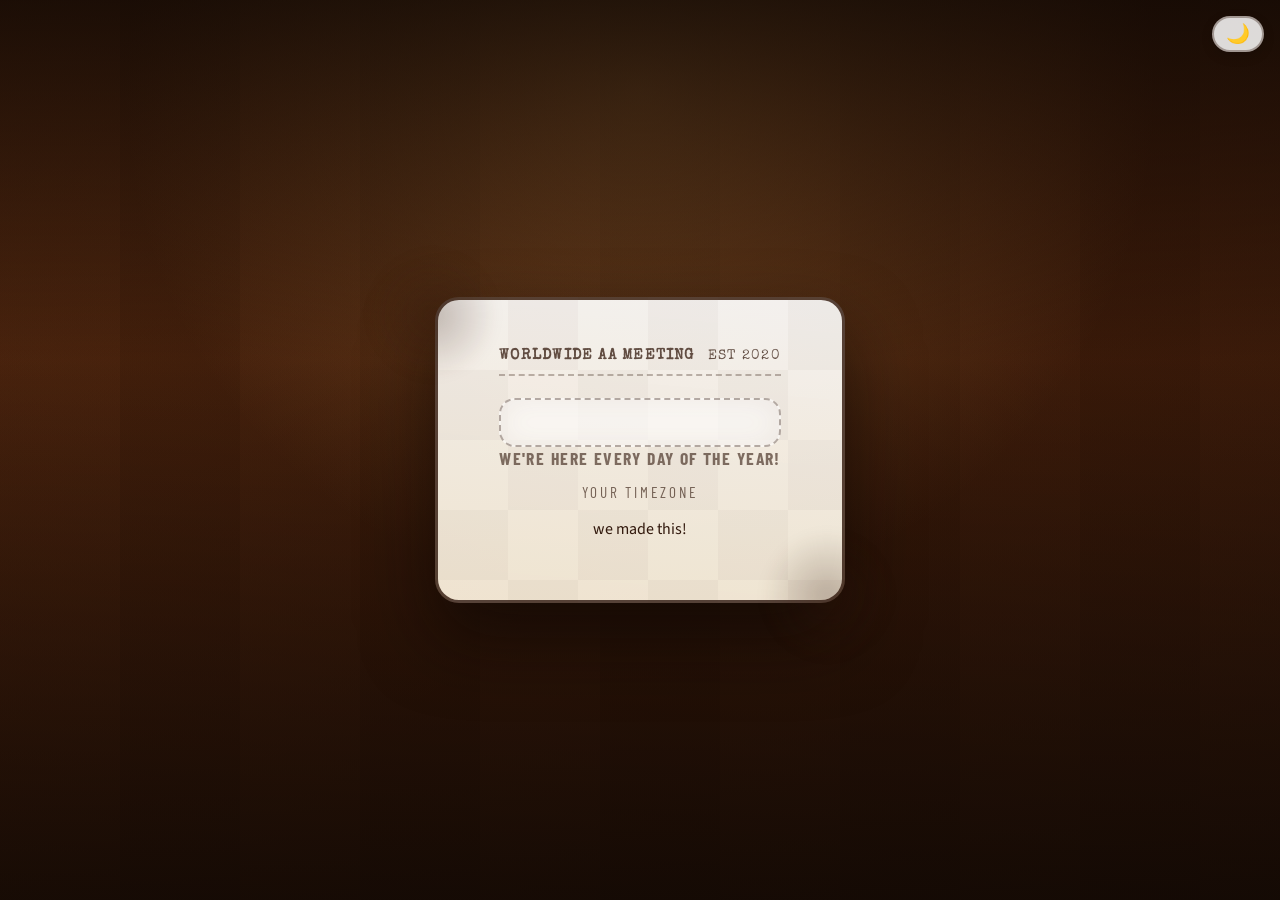
==== index.html @ b61e5e97 "Fix Big Book scheduling: detect Sydney DST by timezone name (use midday) so BB is scheduled before D" ====
<!DOCTYPE html>
<!-- Licensed under The Unlicense: see LICENSE or https://unlicense.org/ -->
<html lang="en">
<head>
<meta charset="UTF-8"><meta name="viewport" content="width=device-width, initial-scale=1.0">
<title>MaD-HaTTeRs</title>
<meta name="description" content="Daily worldwide AA meeting streaming live at 10:30 AM GMT via Zoom. Join MaD-HaTTeRs for fellowship every single day.">
<link rel="canonical" href="https://madhataa.org/"><link rel="stylesheet" href="styles.css">
<link rel="apple-touch-icon" sizes="180x180" href="/apple-touch-icon.png"><link rel="icon" type="image/png" sizes="32x32" href="/favicon-32x32.png"><link rel="icon" type="image/svg+xml" href="/favi[...]"
<meta property="og:type" content="website"><meta property="og:url" content="https://madhataa.org/"><meta property="og:title" content="MaD-HaTTeRs Worldwide AA Meeting"><meta property="og:descripti[...]"
</head>
<body>
<button class="theme-toggle" id="theme-toggle" aria-label="Toggle dark mode" title="Toggle dark/light mode">🌙</button>
<main class="hero" role="main"><div class="gradient" aria-hidden="true"></div><canvas id="particles" aria-hidden="true"></canvas><div class="decorations" aria-hidden="true"></div>
<div class="card container"><div class="poster-top" aria-hidden="true"><span class="ticket-label">Worldwide AA Meeting</span><span class="ticket-year">EST 2020</span></div><h1 class="site-title" d[...]
<section id="start-time-section" aria-labelledby="start-time-heading"><h2 id="start-time-heading">We're Here Every Day of the Year!</h2><div class="start-time-lines" aria-live="polite"><p class="s[...]
<div class="local-clock" aria-live="polite"><div class="local-clock-label">Your timezone</div><div class="local-clock-display" role="group" aria-label="Local meeting start"><span id="local-time-va[...]
<div id="on-air-panel" class="on-air-panel" aria-live="polite" hidden><span class="on-air-light" aria-hidden="true"></span><span class="on-air-text">ON AIR</span></div><section id="meeting-details[...]
<footer class="site-footer" aria-label="Site footer">we made this!</footer></div></main>
<script>
(() => {
  const $ = id => document.getElementById(id), html = document.documentElement, toggle = $('theme-toggle'), themeKey = 'madhataa-theme';
  const setTheme = theme => { html.dataset.theme = theme; toggle.textContent = theme === 'dark' ? '☀️' : '🌙'; toggle.setAttribute('aria-label', theme === 'dark' ? 'Switch to light mode' : '[...]
  let savedTheme = null; try { savedTheme = localStorage.getItem(themeKey); } catch (_) {}
  setTheme(savedTheme || (window.matchMedia?.('(prefers-color-scheme: dark)').matches ? 'dark' : 'light'));
  toggle.addEventListener('click', () => setTheme(html.dataset.theme === 'dark' ? 'light' : 'dark'));
  const lowEffects = Boolean(window.matchMedia?.('(prefers-reduced-motion: reduce)').matches || (typeof navigator.deviceMemory === 'number' && navigator.deviceMemory <= 2) || navigator.connection?[...]
  const formatParts = (instant, timeZone, options) => Object.fromEntries(new Intl.DateTimeFormat('en-US', { timeZone, ...options }).formatToParts(instant).map(part => [part.type, part.value]));
  const zoneOffset = (instant, timeZone) => { const p = formatParts(instant, timeZone, { hour12: false, year: 'numeric', month: '2-digit', day: '2-digit', hour: '2-digit', minute: '2-digit', secon[...]
  const zonedTime = (year, month, day, hour, minute, timeZone) => { const guess = new Date(Date.UTC(year, month - 1, day, hour, minute)); const first = new Date(guess.getTime() - zoneOffset(guess,[...]
  const calendarDate = (instant, timeZone) => { const p = formatParts(instant, timeZone, { year: 'numeric', month: '2-digit', day: '2-digit' }); return [+p.year, +p.month, +p.day]; };
  const value = (parts, name, fallback = '') => parts[name] || fallback;
  const formatTime = (instant, timeZone) => formatParts(instant, timeZone, { hour: 'numeric', minute: '2-digit', hour12: true, timeZoneName: 'short' });
  (async () => {
    let config; try { const response = await fetch(`/timezones.json?t=${Date.now()}`, { cache: 'no-store' }); if (!response.ok) throw new Error(`HTTP ${response.status}`); config = await response.[...]

    // Main meeting (Daily Reflections)
    const meeting = config.meeting || { zone: 'Europe/London', hour: 10, minute: 30, label: 'Daily Reflections Meeting' };
    // Big Book configuration (relative to the main meeting)
    const bigBook = config.bigBook || {
      label: 'Big Book Meeting',
      durationMinutes: 60,
      normal: { relation: 'after', minutes: 120 },
      dstSydney: { relation: 'before', minutes: 90 },
      interludeMinutes: 30
    };

    const zones = Array.isArray(config.zones) ? config.zones : [];

    // compute next DR meeting instant (UTC) for meeting.zone
    const nextMeeting = now => { let [year, month, day] = calendarDate(now, meeting.zone); let target = zonedTime(year, month, day, meeting.hour, meeting.minute, meeting.zone); if (target <= now) [...]

    // Detect whether Australia/Sydney is observing daylight time on the given local date
    const sydneyIsInDaylightOnLocalDate = instant => {
      const [y, m, d] = calendarDate(instant, 'Australia/Sydney');
      // Use local midday to avoid midnight transition ambiguity
      const thisMidday = zonedTime(y, m, d, 12, 0, 'Australia/Sydney');
      const parts = formatParts(thisMidday, 'Australia/Sydney', { timeZoneName: 'short' });
      const tz = parts.timeZoneName || '';
      // match common abbreviations like AEDT, or explicit 'DST'/'Daylight'
      return /\bDT\b|\bDST\b/i.test(tz) || /daylight/i.test(tz);
    };

    // Given a DR instant, compute the Big Book start instant for that same meeting-day
    const bigBookInstantForDrInstant = drInstant => {
      const now = new Date();
      // Determine whether Sydney is on daylight saving time on the DR local date
      const isSydneyDaylight = sydneyIsInDaylightOnLocalDate(drInstant);
      let bbStart;
      if (isSydneyDaylight) {
        // During Sydney daylight-saving period: Big Book starts 90 minutes BEFORE DR
        bbStart = new Date(drInstant.getTime() - bigBook.dstSydney.minutes * 60000);
      } else {
        // Normal (standard-time) day: Big Book starts 120 minutes AFTER DR
        bbStart = new Date(drInstant.getTime() + bigBook.normal.minutes * 60000);
      }
      return bbStart;
    };

    let drTarget = nextMeeting(new Date());
    let bbTarget = bigBookInstantForDrInstant(drTarget);

    // pick the next upcoming meeting (either DR or BB) for the countdown UI
    let target = (() => { const now = new Date(); const candidates = [drTarget, bbTarget].filter(t => t && t > now); if (candidates.length === 0) return drTarget; return candidates.reduce((a, b) =[...]

    // Render function: show both meetings' times across the zone grid
    const render = () => {
      const sydneyDR = formatTime(drTarget, 'Australia/Sydney');
      const sydneyBB = formatTime(bbTarget, 'Australia/Sydney');
      const englandDR = formatTime(drTarget, meeting.zone);
      const englandBB = formatTime(bbTarget, meeting.zone);

      $('sydney-time-value').textContent = `${value(sydneyDR, 'hour', '--')}:${value(sydneyDR, 'minute', '00')} ${value(sydneyDR, 'dayPeriod')}`;
      $('sydney-time-zone').textContent = `Sydney — ${meeting.label}`;
      // show BB time beneath (small)
      // reuse england-time-value for main meeting label/time
      $('england-time-value').textContent = `${value(englandDR, 'hour', '--')}:${value(englandDR, 'minute', '00')} ${value(englandDR, 'dayPeriod')}`;
      $('england-time-zone').textContent = `${meeting.label}`;

      const container = $('start-times');
      if (!container) return;
      container.innerHTML = '';

      // Helper to build a grid for a given instant and label
      const buildGrid = (instant, title) => {
        const wrapper = document.createElement('div');
        wrapper.className = 'meeting-grid';
        const heading = document.createElement('h3');
        heading.textContent = title;
        wrapper.appendChild(heading);
        const grid = document.createElement('ul');
        grid.className = 'tz-grid';
        zones.forEach(zone => {
          const time = formatTime(instant, zone.tz), item = document.createElement('li');
          item.className = `clock-box${zone.featured ? ' clock-box-featured' : ''}`;
          item.innerHTML = `<div class="clock-label">${zone.emoji ? `<span class="clock-emoji" aria-hidden="true">${zone.emoji}</span>` : ''}<span class="clock-label-text">${zone.label}</span></d[...]
          grid.appendChild(item);
        });
        wrapper.appendChild(grid);
        return wrapper;
      };

      // Determine labels for grids: Big Book and Daily Reflections
      const titleDR = `${meeting.label} (DR)`;
      const titleBB = `${bigBook.label} (BB)`;

      // Render BB then DR or DR then BB depending on which instant is earlier on that day
      // For visual consistency always show DR first then BB, but include a note when order flips
      const note = document.createElement('p');
      const isSydneyDaylight = sydneyIsInDaylightOnLocalDate(drTarget);
      if (isSydneyDaylight) {
        note.textContent = `Note: While Sydney is on daylight saving time the ${bigBook.label} runs before the ${meeting.label}.`;
      } else {
        note.textContent = '';
      }

      container.appendChild(note);
      container.appendChild(buildGrid(drTarget, meeting.label));
      container.appendChild(buildGrid(bbTarget, bigBook.label));
    };

    render();
    if (lowEffects) { $('countdown-seconds-unit').hidden = true; $('countdown-seconds-sep').hidden = true; }
    const localZone = Intl.DateTimeFormat().resolvedOptions().timeZone;

    const update = () => {
      const now = new Date();
      // Recompute DR target if needed
      if (now >= drTarget || now >= bbTarget) {
        drTarget = nextMeeting(now);
        bbTarget = bigBookInstantForDrInstant(drTarget);
        target = (() => { const now = new Date(); const candidates = [drTarget, bbTarget].filter(t => t && t > now); if (candidates.length === 0) return drTarget; return candidates.reduce((a, b) => a < b ? a : b); })();
        render();
      }

      const remaining = Math.max(0, Math.floor((target - now) / 1000));
      $('countdown-hours').textContent = String(Math.floor(remaining / 3600)).padStart(2, '0');
      $('countdown-minutes').textContent = String(Math.floor(remaining % 3600 / 60)).padStart(2, '0');
      if (!lowEffects) $('countdown-seconds').textContent = String(remaining % 60).padStart(2, '0');

      const localToShow = formatTime(target, localZone);
      $('local-time-value').textContent = `${value(localToShow, 'hour', '--')}:${value(localToShow, 'minute', '--')} ${value(localToShow, 'dayPeriod')}`;
      $('local-time-meta').textContent = value(localToShow, 'timeZoneName', localZone);

      // On-air if either meeting is currently live
      const drOnAir = now >= drTarget && now < new Date(drTarget.getTime() + 90 * 60000);
      const bbOnAir = now >= bbTarget && now < new Date(bbTarget.getTime() + (bigBook.durationMinutes || 60) * 60000);
      $('on-air-panel').toggleAttribute('hidden', !(drOnAir || bbOnAir));
    };

    update(); setInterval(update, 1000);
  })();

  const decorations = document.querySelector('.decorations'), emojis = ['😀','😃','😄','😁','😆','😅','😂','🤣','😊','😇','🙂','🙃','😉','😌','😋','😛','😜','���[...]
  const addEmoji = direction => { if (!decorations) return; const item = document.createElement('span'); item.className = 'emoji'; item.setAttribute('aria-hidden', 'true'); item.textContent = emo[...]
  if (!lowEffects) { addEmoji('right'); addEmoji('left'); setInterval(() => addEmoji('right'), 2500); setInterval(() => addEmoji('left'), 2500); } else decorations.hidden = true;
  const canvas = $('particles'); if (lowEffects) { canvas.hidden = true; return; } const context = canvas.getContext('2d'); let width, height; const resize = () => { width = canvas.width = innerW[...]
})();
</script>
</body>
</html>
---- styles.css ----
/* Licensed under The Unlicense: see LICENSE or https://unlicense.org/ */
@import url('https://fonts.googleapis.com/css2?family=Special+Elite&family=Barlow+Condensed:wght@400;600;700&family=Source+Sans+3:wght@400;500;600&family=Share+Tech+Mono&display=swap');

*, *::before, *::after {
    box-sizing: border-box;
    margin: 0;
    padding: 0;
}

:root {
    --ink: #31180c;
    --rust: #a14716;
    --sunset: #f3b562;
    --sage: #d9cbb3;
    --paper: #fdf6e9;
}

body {
    font-family: 'Source Sans 3', -apple-system, BlinkMacSystemFont, 'Segoe UI', Roboto, sans-serif;
    background-color: #150c05;
    background-image:
        radial-gradient(circle at 10% 20%, rgba(243, 181, 98, 0.08), transparent 45%),
        radial-gradient(circle at 80% 0%, rgba(165, 71, 22, 0.15), transparent 55%),
        repeating-linear-gradient(90deg, rgba(49, 24, 12, 0.55) 0px, rgba(49, 24, 12, 0.55) 120px, rgba(23, 9, 4, 0.55) 120px, rgba(23, 9, 4, 0.55) 240px),
        linear-gradient(180deg, #1d0e05 0%, #0f0602 100%);
    color: var(--ink);
    min-height: 100vh;
    display: flex;
    align-items: center;
    justify-content: center;
}

.container {
    text-align: center;
    padding: 2rem;
}

h1, h2 {
    font-family: 'Barlow Condensed', 'Special Elite', 'Georgia', serif;
    letter-spacing: 0.08em;
    text-transform: uppercase;
}

p {
    font-size: 1rem;
    color: #4b2b17;
    line-height: 1.6;
}

.hero {
    position: relative;
    min-height: 100vh;
    width: 100%;
    display: flex;
    align-items: center;
    justify-content: center;
    overflow: hidden;
    padding: 2rem 0;
}

.gradient {
    position: absolute;
    inset: 0;
    background:
        linear-gradient(180deg, rgba(11, 6, 3, 0.8) 0%, rgba(11, 6, 3, 0.2) 40%, rgba(11, 6, 3, 0.8) 100%),
        radial-gradient(circle at 50% 10%, rgba(246, 175, 90, 0.35), transparent 50%),
        linear-gradient(140deg, rgba(161, 71, 22, 0.4), rgba(67, 30, 11, 0.75));
    z-index: 0;
}

#particles {
    position: absolute;
    inset: 0;
    z-index: 1;
    pointer-events: none;
    mix-blend-mode: screen;
}

.card.container {
    position: relative;
    z-index: 3;
    max-width: 980px;
    margin: 1rem;
    padding: 3rem 3.8rem 2.6rem;
    background:
        linear-gradient(185deg, rgba(255, 255, 255, 0.9), rgba(250, 239, 219, 0.92)),
        url('data:image/svg+xml,%3Csvg xmlns="http://www.w3.org/2000/svg" width="140" height="140" viewBox="0 0 10 10"%3E%3Cpath fill="%23f2e4cd" fill-opacity="0.35" d="M0 0h5v5H0zm5 5h5v5H5z"/%3E%3C/svg%3E');
    color: var(--ink);
    border-radius: 24px;
    border: 3px solid rgba(49, 24, 12, 0.8);
    box-shadow: 0 35px 70px rgba(12, 6, 3, 0.65);
    text-align: center;
}

.card.container::before,
.card.container::after {
    content: '';
    position: absolute;
    width: 130px;
    height: 130px;
    background: radial-gradient(circle, rgba(49, 24, 12, 0.25), transparent 70%);
    z-index: -1;
    filter: blur(6px);
}

.card.container::before { top: -50px; left: -70px; }
.card.container::after { bottom: -60px; right: -50px; }

.poster-top {
    display: flex;
    justify-content: space-between;
    align-items: center;
    font-family: 'Special Elite', 'Courier New', monospace;
    font-size: 0.95rem;
    letter-spacing: 0.08em;
    text-transform: uppercase;
    color: rgba(49, 24, 12, 0.75);
    border-bottom: 2px dashed rgba(49, 24, 12, 0.3);
    padding-bottom: 0.6rem;
    margin-bottom: 1.4rem;
}

.ticket-label { font-weight: 600; }
.ticket-year { font-size: 0.9rem; }

.site-title {
    font-size: 3.4rem;
    color: var(--ink);
    text-shadow: 0 4px 0 rgba(247, 227, 200, 0.9);
    position: relative;
    text-transform: none;
}

.site-title::after {
    content: attr(data-text);
    position: absolute;
    inset: 0;
    color: transparent;
    -webkit-text-stroke: 1px rgba(161, 71, 22, 0.45);
    transform: translate(4px, 4px);
    z-index: -1;
}

.dateline {
    font-family: 'Special Elite', 'Georgia', serif;
    letter-spacing: 0.08em;
    text-transform: none;
    color: rgba(49, 24, 12, 0.7);
    margin: 0.6rem 0 1rem;
    display: inline-flex;
    flex-direction: column;
    align-items: center;
    gap: 0.15rem;
    line-height: 1.1;
}

.dateline span {
    display: block;
}

#start-time-section {
    background: rgba(255, 255, 255, 0.6);
    border: 2px dashed rgba(49, 24, 12, 0.35);
    padding: 1.4rem 1.6rem;
    border-radius: 16px;
    box-shadow: inset 0 0 30px rgba(110, 76, 45, 0.08);
}

#start-time-heading {
    font-size: 1.1rem;
    color: rgba(49, 24, 12, 0.6);
    margin-bottom: 0.5rem;
}

.start-time-lines {
    display: flex;
    flex-direction: column;
    gap: 0.35rem;
    margin-bottom: 1.1rem;
}

.start-line {
    display: flex;
    flex-wrap: wrap;
    justify-content: center;
    align-items: baseline;
    gap: 0.45rem;
    color: rgba(49, 24, 12, 0.9);
}

.time-label {
    font-family: 'Special Elite', 'Georgia', serif;
    text-transform: uppercase;
    letter-spacing: 0.1em;
    font-size: 0.85rem;
    color: rgba(49, 24, 12, 0.65);
}

.time-value {
    font-family: 'Share Tech Mono', 'Special Elite', monospace;
    font-size: 1.6rem;
    letter-spacing: 0.08em;
    color: #a14716;
}

.time-zone {
    font-family: 'Special Elite', 'Georgia', serif;
    letter-spacing: 0.18em;
    text-transform: uppercase;
    font-size: 0.85rem;
    color: rgba(49, 24, 12, 0.65);
}

.time-note {
    flex-basis: 100%;
    text-align: center;
    font-size: 0.8rem;
    letter-spacing: 0.08em;
    color: rgba(49, 24, 12, 0.6);
}

.sydney-line .time-value {
    color: #f45b10;
}

.local-clock {
    border: 2px dashed rgba(49, 24, 12, 0.35);
    border-radius: 14px;
    padding: 0.9rem 1.1rem;
    color: rgba(49, 24, 12, 0.85);
    text-align: center;
    margin-bottom: 1rem;
    background: rgba(255, 255, 255, 0.7);
}

.local-clock-label {
    font-family: 'Barlow Condensed', sans-serif;
    letter-spacing: 0.18em;
    text-transform: uppercase;
    font-size: 0.95rem;
    color: rgba(49, 24, 12, 0.65);
}

.local-clock-display {
    display: flex;
    flex-direction: column;
    align-items: center;
    margin-top: 0.4rem;
}

.local-clock-value {
    font-family: 'Share Tech Mono', 'Special Elite', monospace;
    font-size: 2.5rem;
    letter-spacing: 0.14em;
    color: #3bd657;
    text-shadow: 0 0 14px rgba(59, 214, 87, 0.5);
}

.local-clock-meta {
    margin-top: 0.3rem;
    font-size: 0.9rem;
    letter-spacing: 0.2em;
    text-transform: uppercase;
    color: rgba(49, 24, 12, 0.6);
}

.local-clock-note {
    margin-top: 0.6rem;
    font-size: 0.7rem;
    letter-spacing: 0.08em;
    color: rgba(49, 24, 12, 0.5);
}

.countdown {
    margin-top: 1.1rem;
    padding: 0;
    border: none;
    border-radius: 0;
    background: transparent;
    box-shadow: none;
    margin-bottom: 0;
}

.countdown-label {
    font-family: 'Barlow Condensed', sans-serif;
    letter-spacing: 0.18em;
    color: rgba(49, 24, 12, 0.65);
    font-size: 0.95rem;
}

.countdown-grid {
    display: flex;
    align-items: flex-end;
    justify-content: center;
    gap: 0.8rem;
    margin-top: 0.4rem;
}

.countdown-unit {
    display: flex;
    flex-direction: column;
    align-items: center;
    min-width: 70px;
}

.countdown-value {
    font-family: 'Share Tech Mono', 'Special Elite', monospace;
    font-size: 2.4rem;
    letter-spacing: 0.12em;
    color: #f45b10;
    text-shadow: 0 0 12px rgba(244, 91, 16, 0.55);
    background: #1a0d04;
    padding: 0.2rem 0.6rem;
    border-radius: 8px;
    border: 2px solid rgba(244, 91, 16, 0.4);
}

.countdown-text {
    text-transform: uppercase;
    font-size: 0.72rem;
    letter-spacing: 0.2em;
    margin-top: 0.4rem;
    color: rgba(49, 24, 12, 0.65);
}

.countdown-separator {
    font-family: 'Share Tech Mono', monospace;
    font-size: 2rem;
    color: rgba(49, 24, 12, 0.5);
    margin-bottom: 0.5rem;
}

.tz-grid {
    list-style: none;
    display: flex;
    flex-wrap: wrap;
    gap: 12px;
    margin-top: 1rem;
    padding-bottom: 0.5rem;
    justify-content: center;
}

.clock-box {
    background: linear-gradient(180deg, rgba(255,255,255,0.95), rgba(249,238,219,0.85));
    border-radius: 18px;
    border: 2px solid rgba(161, 71, 22, 0.4);
    padding: 0.85rem;
    box-shadow: 0 12px 25px rgba(33, 13, 3, 0.18);
    position: relative;
    flex: 1 1 180px;
    max-width: 200px;
}

.clock-box-featured {
    flex: 1 1 210px;
    border-color: rgba(243, 181, 98, 0.8);
    box-shadow: 0 18px 32px rgba(161, 71, 22, 0.25);
    transform: scale(1.02);
    z-index: 1;
}

.clock-box-featured .clock-time {
    font-size: 2.1rem;
    color: var(--rust);
}

.tz-grid::-webkit-scrollbar {
    height: 6px;
}

.tz-grid::-webkit-scrollbar-thumb {
    background: rgba(49, 24, 12, 0.35);
    border-radius: 999px;
}

.tz-grid::-webkit-scrollbar-track {
    background: transparent;
}

.clock-box::after {
    content: '';
    position: absolute;
    inset: 8px;
    border: 1px dashed rgba(161, 71, 22, 0.35);
    border-radius: 12px;
    pointer-events: none;
}

.clock-label {
    font-family: 'Barlow Condensed', sans-serif;
    font-size: 1rem;
    letter-spacing: 0.12em;
    color: rgba(49, 24, 12, 0.9);
    margin-bottom: 0.4rem;
    display: inline-flex;
    align-items: center;
    gap: 0.35rem;
    justify-content: center;
}

.clock-emoji {
    font-size: 1.3rem;
    filter: drop-shadow(0 2px 2px rgba(0,0,0,0.2));
}

.clock-label-text {
    text-transform: uppercase;
}

.clock-time {
    font-family: 'Special Elite', 'Courier New', monospace;
    font-size: 2rem;
    color: var(--rust);
}

.clock-meta {
    margin-top: 0.5rem;
    font-size: 0.9rem;
    color: rgba(49, 24, 12, 0.7);
}

.clock-meta .tz { font-weight: 600; }
.clock-meta .day { margin-left: 6px; color: rgba(161, 71, 22, 0.7); }

/* ─── ON AIR sign ─── */
.on-air-panel {
    margin-top: 1.5rem;
    margin-bottom: 0;
    padding: 1rem 1.8rem;
    border-radius: 14px;
    background: #1a0a0a;
    border: 3px solid #6b1010;
    box-shadow:
        0 0 18px rgba(220, 30, 30, 0.35),
        inset 0 0 30px rgba(180, 20, 20, 0.15);
    display: flex;
    align-items: center;
    justify-content: center;
    gap: 0.9rem;
    animation: on-air-breathe 2s ease-in-out infinite;
}

.on-air-panel[hidden] {
    display: none;
}

.on-air-light {
    width: 14px;
    height: 14px;
    border-radius: 50%;
    background: #e52020;
    box-shadow: 0 0 8px 3px rgba(229, 32, 32, 0.7);
    animation: on-air-blink 1.4s ease-in-out infinite;
    flex-shrink: 0;
}

.on-air-text {
    font-family: 'Barlow Condensed', 'Special Elite', sans-serif;
    font-weight: 700;
    font-size: 1.8rem;
    letter-spacing: 0.35em;
    text-transform: uppercase;
    color: #e52020;
    text-shadow:
        0 0 10px rgba(229, 32, 32, 0.8),
        0 0 30px rgba(229, 32, 32, 0.4),
        0 0 60px rgba(229, 32, 32, 0.2);
}

@keyframes on-air-breathe {
    0%, 100% { box-shadow: 0 0 18px rgba(220, 30, 30, 0.35), inset 0 0 30px rgba(180, 20, 20, 0.15); }
    50%      { box-shadow: 0 0 28px rgba(220, 30, 30, 0.55), inset 0 0 40px rgba(180, 20, 20, 0.25); }
}

@keyframes on-air-blink {
    0%, 100% { opacity: 1; box-shadow: 0 0 8px 3px rgba(229, 32, 32, 0.7); }
    50%      { opacity: 0.4; box-shadow: 0 0 4px 1px rgba(229, 32, 32, 0.3); }
}

/* Dark-mode ON AIR */
[data-theme="dark"] .on-air-panel {
    background: #0f0404;
    border-color: #8b1a1a;
    box-shadow:
        0 0 22px rgba(229, 32, 32, 0.4),
        inset 0 0 35px rgba(200, 20, 20, 0.18);
}

[data-theme="dark"] .on-air-text {
    color: #ff3333;
    text-shadow:
        0 0 12px rgba(255, 51, 51, 0.85),
        0 0 35px rgba(255, 51, 51, 0.45),
        0 0 70px rgba(255, 51, 51, 0.2);
}

[data-theme="dark"] .on-air-light {
    background: #ff3333;
    box-shadow: 0 0 10px 4px rgba(255, 51, 51, 0.75);
}

@media (prefers-reduced-motion: reduce) {
    .on-air-panel { animation: none; }
    .on-air-light { animation: none; opacity: 1; }
}

#meeting-details {
    margin-top: 1.75rem;
    padding: 1.2rem 1.5rem;
    border: 2px solid rgba(49, 24, 12, 0.4);
    border-radius: 16px;
    background: rgba(255, 255, 255, 0.7);
    box-shadow: inset 0 0 25px rgba(110, 76, 45, 0.08);
}

#meeting-details h2 {
    font-size: 1.1rem;
    color: rgba(49, 24, 12, 0.75);
    margin-bottom: 0.4rem;
}

.zoom-link a {
    display: inline-flex;
    align-items: center;
    justify-content: center;
    padding: 0.5rem 1.4rem;
    background: linear-gradient(135deg, var(--rust), #d66624);
    color: var(--paper);
    border-radius: 999px;
    font-weight: 600;
    letter-spacing: 0.08em;
    text-transform: uppercase;
    text-decoration: none;
    transition: transform 0.2s ease, box-shadow 0.2s ease;
}

.zoom-link a:hover {
    transform: translateY(-1px);
    box-shadow: 0 10px 25px rgba(161, 71, 22, 0.25);
}

.zoom-meta {
    margin-top: 0.7rem;
    font-family: 'Special Elite', 'Courier New', monospace;
    color: rgba(49, 24, 12, 0.8);
}

.reflections-link {
    margin-top: 0.8rem;
    font-size: 0.95rem;
    color: rgba(49, 24, 12, 0.8);
}

.reflections-link a {
    color: #a14716;
    font-weight: 600;
    text-decoration: underline;
}

.decorations {
    position: absolute;
    inset: 0;
    z-index: 2;
    pointer-events: none;
}

.emoji {
    position: absolute;
    font-size: 24px;
    filter: drop-shadow(0 4px 4px rgba(0,0,0,0.35));
}

.emoji .flip-inner {
    display: inline-block;
    transform: scaleX(-1);
}

@keyframes move-right {
    0% { transform: translateX(0) translateY(0); opacity: 0; }
    10% { opacity: 0.9; }
    90% { opacity: 0.9; }
    100% { transform: translateX(120vw) translateY(-6vh); opacity: 0; }
}

@keyframes move-left {
    0% { transform: translateX(0) translateY(0); opacity: 0; }
    10% { opacity: 0.9; }
    90% { opacity: 0.9; }
    100% { transform: translateX(-120vw) translateY(-6vh); opacity: 0; }
}

/* ─── Dark / Light toggle button ─── */
.theme-toggle {
    position: fixed;
    top: 1rem;
    right: 1rem;
    z-index: 100;
    background: rgba(255,255,255,0.85);
    border: 2px solid rgba(49, 24, 12, 0.35);
    border-radius: 999px;
    padding: 0.4rem 0.75rem;
    font-size: 1.2rem;
    cursor: pointer;
    line-height: 1;
    box-shadow: 0 4px 12px rgba(0,0,0,0.15);
    transition: background 0.3s, border-color 0.3s, box-shadow 0.3s;
}

.theme-toggle:hover {
    box-shadow: 0 6px 18px rgba(0,0,0,0.25);
}

/* ─── Dark-mode overrides ─── */
[data-theme="dark"] {
    --ink: #ede4d6;
    --rust: #f0a050;
    --sunset: #8c5e2a;
    --sage: #3a3028;
    --paper: #1a1310;
}

[data-theme="dark"] body {
    background-color: #0d0906;
    background-image:
        radial-gradient(circle at 10% 20%, rgba(243, 181, 98, 0.04), transparent 45%),
        radial-gradient(circle at 80% 0%, rgba(165, 71, 22, 0.08), transparent 55%),
        repeating-linear-gradient(90deg, rgba(20,12,6,0.55) 0px, rgba(20,12,6,0.55) 120px, rgba(10,5,2,0.55) 120px, rgba(10,5,2,0.55) 240px),
        linear-gradient(180deg, #0d0906 0%, #060302 100%);
    color: var(--ink);
}

[data-theme="dark"] .gradient {
    background:
        linear-gradient(180deg, rgba(6,3,1,0.85) 0%, rgba(6,3,1,0.25) 40%, rgba(6,3,1,0.85) 100%),
        radial-gradient(circle at 50% 10%, rgba(200,130,50,0.2), transparent 50%),
        linear-gradient(140deg, rgba(100,45,12,0.3), rgba(30,14,5,0.6));
}

[data-theme="dark"] .card.container {
    background:
        linear-gradient(185deg, rgba(30,24,18,0.95), rgba(22,17,12,0.97)),
        url('data:image/svg+xml,%3Csvg xmlns="http://www.w3.org/2000/svg" width="140" height="140" viewBox="0 0 10 10"%3E%3Cpath fill="%23261c12" fill-opacity="0.35" d="M0 0h5v5H0zm5 5h5v5H5z"/%3E%3C/svg%3E');
    color: var(--ink);
    border-color: rgba(200, 150, 90, 0.35);
    box-shadow: 0 35px 70px rgba(0, 0, 0, 0.7);
}

[data-theme="dark"] .card.container::before,
[data-theme="dark"] .card.container::after {
    background: radial-gradient(circle, rgba(200, 150, 90, 0.1), transparent 70%);
}

[data-theme="dark"] .poster-top {
    color: rgba(220, 200, 170, 0.7);
    border-bottom-color: rgba(220, 200, 170, 0.2);
}

[data-theme="dark"] .site-title {
    color: #ede4d6;
    text-shadow: 0 4px 0 rgba(30, 20, 10, 0.6);
}

[data-theme="dark"] .site-title::after {
    -webkit-text-stroke: 1px rgba(240, 160, 80, 0.3);
}

[data-theme="dark"] p {
    color: rgba(220, 200, 170, 0.8);
}

[data-theme="dark"] .dateline {
    color: rgba(220, 200, 170, 0.65);
}

[data-theme="dark"] #start-time-section {
    background: rgba(20, 15, 10, 0.5);
    border-color: rgba(200, 150, 90, 0.25);
    box-shadow: inset 0 0 30px rgba(0, 0, 0, 0.2);
}

[data-theme="dark"] #start-time-heading {
    color: rgba(220, 200, 170, 0.55);
}

[data-theme="dark"] .start-line {
    color: rgba(220, 200, 170, 0.85);
}

[data-theme="dark"] .time-label {
    color: rgba(220, 200, 170, 0.6);
}

[data-theme="dark"] .time-value {
    color: #f0a050;
}

[data-theme="dark"] .sydney-line .time-value {
    color: #ff7733;
}

[data-theme="dark"] .time-zone {
    color: rgba(220, 200, 170, 0.6);
}

[data-theme="dark"] .time-note {
    color: rgba(220, 200, 170, 0.55);
}

[data-theme="dark"] .local-clock {
    border-color: rgba(200, 150, 90, 0.25);
    color: rgba(220, 200, 170, 0.8);
    background: rgba(20, 15, 10, 0.6);
}

[data-theme="dark"] .local-clock-label {
    color: rgba(220, 200, 170, 0.6);
}

[data-theme="dark"] .local-clock-value {
    color: #3bd657;
    text-shadow: 0 0 14px rgba(59, 214, 87, 0.4);
}

[data-theme="dark"] .local-clock-meta {
    color: rgba(220, 200, 170, 0.55);
}

[data-theme="dark"] .local-clock-note {
    color: rgba(220, 200, 170, 0.45);
}

[data-theme="dark"] .countdown-label {
    color: rgba(220, 200, 170, 0.6);
}

[data-theme="dark"] .countdown-value {
    color: #ff7733;
    text-shadow: 0 0 12px rgba(255, 119, 51, 0.45);
    background: #0f0804;
    border-color: rgba(255, 119, 51, 0.35);
}

[data-theme="dark"] .countdown-text {
    color: rgba(220, 200, 170, 0.6);
}

[data-theme="dark"] .countdown-separator {
    color: rgba(220, 200, 170, 0.4);
}

[data-theme="dark"] .clock-box {
    background: linear-gradient(180deg, rgba(30,24,18,0.95), rgba(22,17,12,0.9));
    border-color: rgba(200, 150, 90, 0.3);
    box-shadow: 0 12px 25px rgba(0, 0, 0, 0.35);
}

[data-theme="dark"] .clock-box::after {
    border-color: rgba(200, 150, 90, 0.2);
}

[data-theme="dark"] .clock-box-featured {
    border-color: rgba(240, 160, 80, 0.6);
    box-shadow: 0 18px 32px rgba(200, 100, 30, 0.2);
}

[data-theme="dark"] .clock-label {
    color: rgba(220, 200, 170, 0.85);
}

[data-theme="dark"] .clock-time {
    color: #f0a050;
}

[data-theme="dark"] .clock-meta {
    color: rgba(220, 200, 170, 0.65);
}

[data-theme="dark"] .clock-meta .day {
    color: rgba(240, 160, 80, 0.65);
}

[data-theme="dark"] #meeting-details {
    border-color: rgba(200, 150, 90, 0.3);
    background: rgba(20, 15, 10, 0.6);
    box-shadow: inset 0 0 25px rgba(0, 0, 0, 0.15);
}

[data-theme="dark"] #meeting-details h2 {
    color: rgba(220, 200, 170, 0.7);
}

[data-theme="dark"] .zoom-link a {
    background: linear-gradient(135deg, #c05a18, #e87830);
    color: #1a1310;
}

[data-theme="dark"] .zoom-meta {
    color: rgba(220, 200, 170, 0.75);
}

[data-theme="dark"] .reflections-link {
    color: rgba(220, 200, 170, 0.75);
}

[data-theme="dark"] .reflections-link a {
    color: #f0a050;
}

[data-theme="dark"] .theme-toggle {
    background: rgba(30, 24, 18, 0.9);
    border-color: rgba(200, 150, 90, 0.35);
}

@media (max-width: 640px) {
    .card.container { padding: 2.2rem 1.4rem; border-width: 2px; }
    .poster-top { flex-direction: column; gap: 0.3rem; }
    .site-title { font-size: 2.4rem; }
    .countdown-grid { gap: 0.4rem; }
    .countdown-value { font-size: 1.8rem; }
}
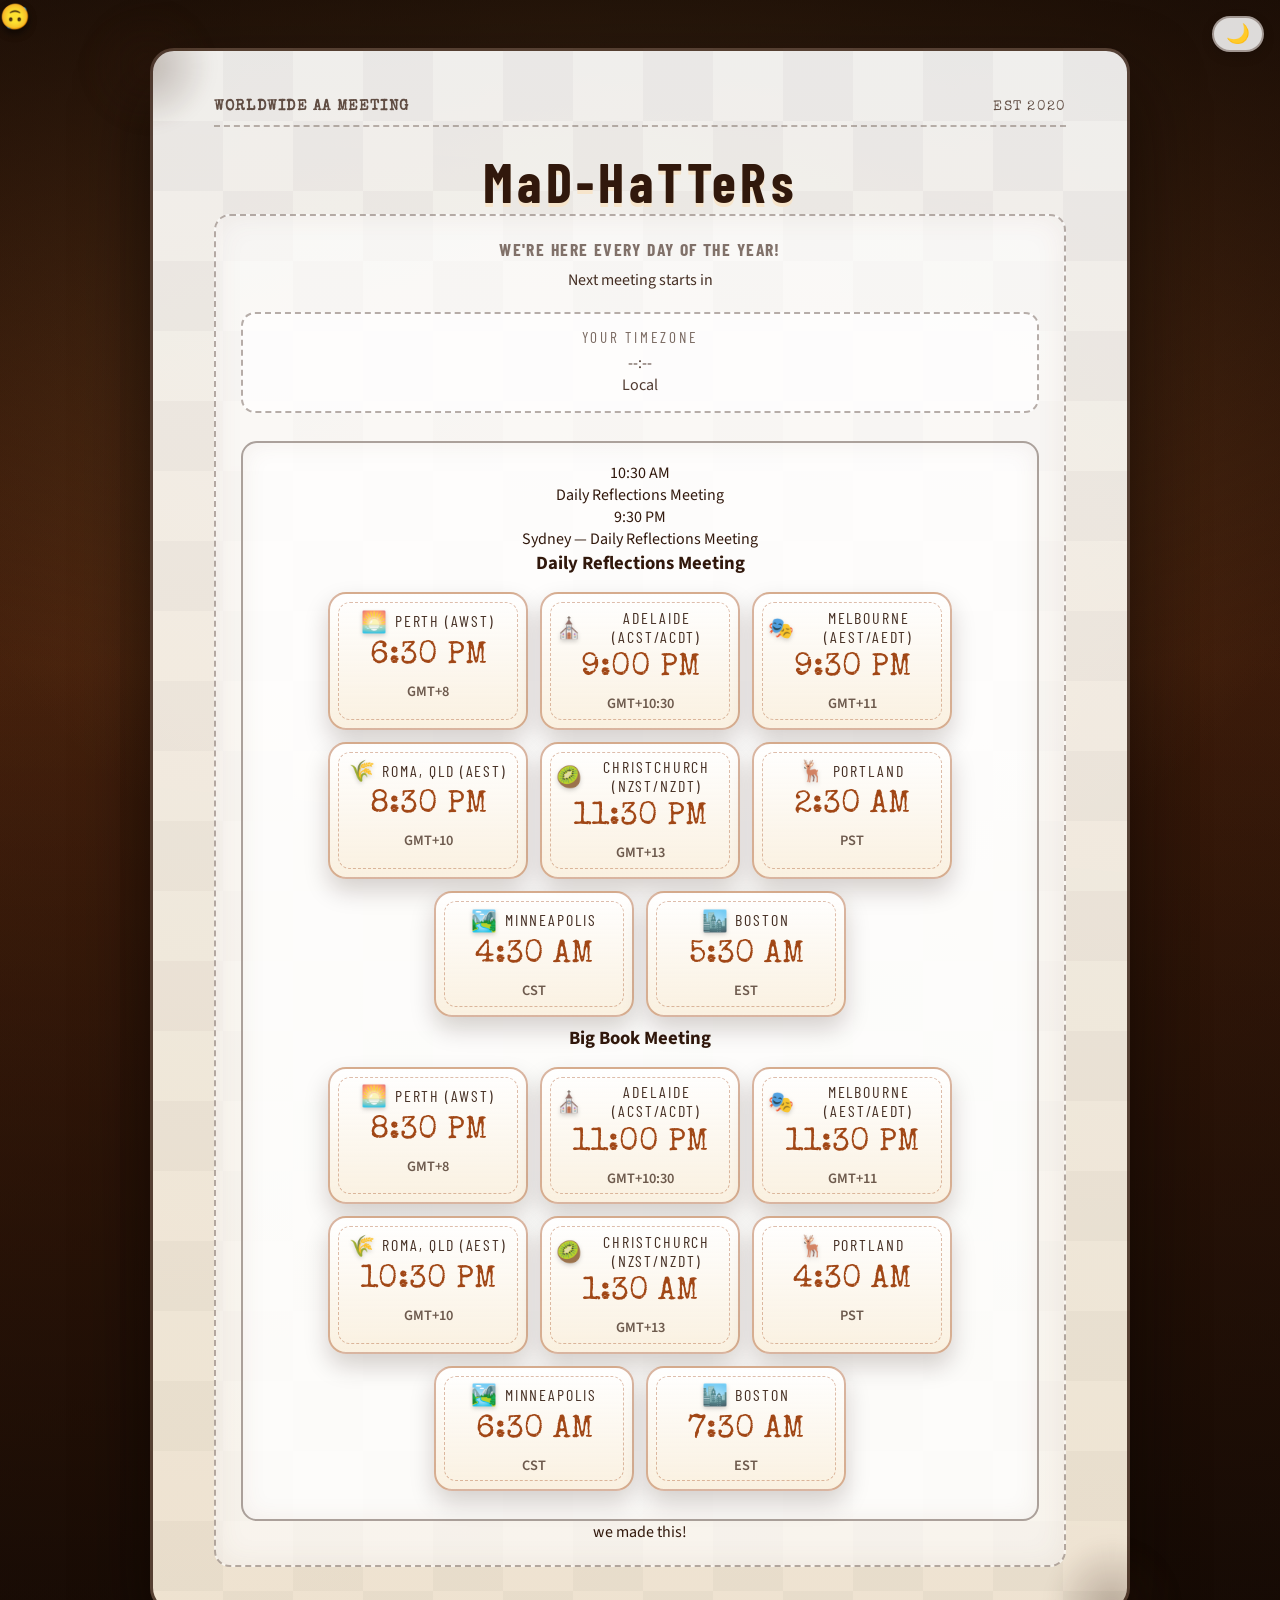
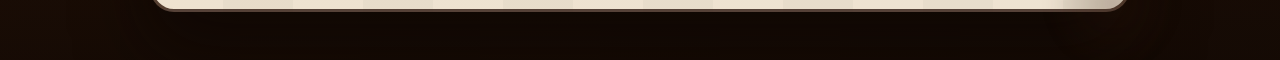
==== commit 2beea1ae: "Revert index.html to previous working version to restore site after DST patch caused breakage" ====
--- a/index.html
+++ b/index.html
@@ -6,33 +6,38 @@
 <title>MaD-HaTTeRs</title>
 <meta name="description" content="Daily worldwide AA meeting streaming live at 10:30 AM GMT via Zoom. Join MaD-HaTTeRs for fellowship every single day.">
 <link rel="canonical" href="https://madhataa.org/"><link rel="stylesheet" href="styles.css">
-<link rel="apple-touch-icon" sizes="180x180" href="/apple-touch-icon.png"><link rel="icon" type="image/png" sizes="32x32" href="/favicon-32x32.png"><link rel="icon" type="image/svg+xml" href="/favi[...]"
-<meta property="og:type" content="website"><meta property="og:url" content="https://madhataa.org/"><meta property="og:title" content="MaD-HaTTeRs Worldwide AA Meeting"><meta property="og:descripti[...]"
+<link rel="apple-touch-icon" sizes="180x180" href="/apple-touch-icon.png"><link rel="icon" type="image/png" sizes="32x32" href="/favicon-32x32.png"><link rel="icon" type="image/svg+xml" href="/favicon.svg">
+<meta property="og:type" content="website"><meta property="og:url" content="https://madhataa.org/"><meta property="og:title" content="MaD-HaTTeRs Worldwide AA Meeting"><meta property="og:description" content="Daily worldwide AA meeting streaming live at 10:30 AM GMT via Zoom. Join MaD-HaTTeRs for fellowship every single day.">
 </head>
 <body>
 <button class="theme-toggle" id="theme-toggle" aria-label="Toggle dark mode" title="Toggle dark/light mode">🌙</button>
 <main class="hero" role="main"><div class="gradient" aria-hidden="true"></div><canvas id="particles" aria-hidden="true"></canvas><div class="decorations" aria-hidden="true"></div>
-<div class="card container"><div class="poster-top" aria-hidden="true"><span class="ticket-label">Worldwide AA Meeting</span><span class="ticket-year">EST 2020</span></div><h1 class="site-title" d[...]
-<section id="start-time-section" aria-labelledby="start-time-heading"><h2 id="start-time-heading">We're Here Every Day of the Year!</h2><div class="start-time-lines" aria-live="polite"><p class="s[...]
-<div class="local-clock" aria-live="polite"><div class="local-clock-label">Your timezone</div><div class="local-clock-display" role="group" aria-label="Local meeting start"><span id="local-time-va[...]
-<div id="on-air-panel" class="on-air-panel" aria-live="polite" hidden><span class="on-air-light" aria-hidden="true"></span><span class="on-air-text">ON AIR</span></div><section id="meeting-details[...]
+<div class="card container"><div class="poster-top" aria-hidden="true"><span class="ticket-label">Worldwide AA Meeting</span><span class="ticket-year">EST 2020</span></div><h1 class="site-title" data-translate="title">MaD-HaTTeRs</h1>
+<section id="start-time-section" aria-labelledby="start-time-heading"><h2 id="start-time-heading">We're Here Every Day of the Year!</h2><div class="start-time-lines" aria-live="polite"><p class="start-line">Next meeting starts in</p></div>
+<div class="local-clock" aria-live="polite"><div class="local-clock-label">Your timezone</div><div class="local-clock-display" role="group" aria-label="Local meeting start"><span id="local-time-value">--:--</span><span id="local-time-meta">Local</span></div></div>
+<div id="on-air-panel" class="on-air-panel" aria-live="polite" hidden><span class="on-air-light" aria-hidden="true"></span><span class="on-air-text">ON AIR</span></div><section id="meeting-details" aria-label="Meeting details"><div class="meeting-columns">
+  <div class="meeting-column england"><div class="meeting-spot"><div class="time"><span id="england-time-value">--:--</span></div><div class="zone"><span id="england-time-zone">Europe/London</span></div></div></div>
+  <div class="meeting-column sydney"><div class="meeting-spot"><div class="time"><span id="sydney-time-value">--:--</span></div><div class="zone"><span id="sydney-time-zone">Australia/Sydney</span></div></div></div>
+</div>
+<div id="start-times" class="start-times" aria-live="polite"></div>
+</section>
 <footer class="site-footer" aria-label="Site footer">we made this!</footer></div></main>
 <script>
 (() => {
   const $ = id => document.getElementById(id), html = document.documentElement, toggle = $('theme-toggle'), themeKey = 'madhataa-theme';
-  const setTheme = theme => { html.dataset.theme = theme; toggle.textContent = theme === 'dark' ? '☀️' : '🌙'; toggle.setAttribute('aria-label', theme === 'dark' ? 'Switch to light mode' : '[...]
+  const setTheme = theme => { html.dataset.theme = theme; toggle.textContent = theme === 'dark' ? '☀️' : '🌙'; toggle.setAttribute('aria-label', theme === 'dark' ? 'Switch to light mode' : 'Switch to dark mode'); };
   let savedTheme = null; try { savedTheme = localStorage.getItem(themeKey); } catch (_) {}
   setTheme(savedTheme || (window.matchMedia?.('(prefers-color-scheme: dark)').matches ? 'dark' : 'light'));
   toggle.addEventListener('click', () => setTheme(html.dataset.theme === 'dark' ? 'light' : 'dark'));
-  const lowEffects = Boolean(window.matchMedia?.('(prefers-reduced-motion: reduce)').matches || (typeof navigator.deviceMemory === 'number' && navigator.deviceMemory <= 2) || navigator.connection?[...]
+  const lowEffects = Boolean(window.matchMedia?.('(prefers-reduced-motion: reduce)').matches || (typeof navigator.deviceMemory === 'number' && navigator.deviceMemory <= 2) || (navigator.connection && navigator.connection.saveData));
   const formatParts = (instant, timeZone, options) => Object.fromEntries(new Intl.DateTimeFormat('en-US', { timeZone, ...options }).formatToParts(instant).map(part => [part.type, part.value]));
-  const zoneOffset = (instant, timeZone) => { const p = formatParts(instant, timeZone, { hour12: false, year: 'numeric', month: '2-digit', day: '2-digit', hour: '2-digit', minute: '2-digit', secon[...]
-  const zonedTime = (year, month, day, hour, minute, timeZone) => { const guess = new Date(Date.UTC(year, month - 1, day, hour, minute)); const first = new Date(guess.getTime() - zoneOffset(guess,[...]
+  const zoneOffset = (instant, timeZone) => { const p = formatParts(instant, timeZone, { hour12: false, year: 'numeric', month: '2-digit', day: '2-digit', hour: '2-digit', minute: '2-digit', second: '2-digit' }); const asUtc = Date.UTC(Number(p.year), Number(p.month) - 1, Number(p.day), Number(p.hour), Number(p.minute), Number(p.second || 0)); return (asUtc - instant.getTime()) / 60000; };
+  const zonedTime = (year, month, day, hour, minute, timeZone) => { const guess = new Date(Date.UTC(year, month - 1, day, hour, minute)); const first = new Date(guess.getTime() - zoneOffset(guess, timeZone) * 60000); return new Date(guess.getTime() - zoneOffset(first, timeZone) * 60000); };
   const calendarDate = (instant, timeZone) => { const p = formatParts(instant, timeZone, { year: 'numeric', month: '2-digit', day: '2-digit' }); return [+p.year, +p.month, +p.day]; };
   const value = (parts, name, fallback = '') => parts[name] || fallback;
   const formatTime = (instant, timeZone) => formatParts(instant, timeZone, { hour: 'numeric', minute: '2-digit', hour12: true, timeZoneName: 'short' });
   (async () => {
-    let config; try { const response = await fetch(`/timezones.json?t=${Date.now()}`, { cache: 'no-store' }); if (!response.ok) throw new Error(`HTTP ${response.status}`); config = await response.[...]
+    let config; try { const response = await fetch(`/timezones.json?t=${Date.now()}`, { cache: 'no-store' }); if (!response.ok) throw new Error(`HTTP ${response.status}`); config = await response.json(); } catch (error) { console.error('Unable to load timezones.json', error); return; }
 
     // Main meeting (Daily Reflections)
     const meeting = config.meeting || { zone: 'Europe/London', hour: 10, minute: 30, label: 'Daily Reflections Meeting' };
@@ -48,30 +53,29 @@
     const zones = Array.isArray(config.zones) ? config.zones : [];
 
     // compute next DR meeting instant (UTC) for meeting.zone
-    const nextMeeting = now => { let [year, month, day] = calendarDate(now, meeting.zone); let target = zonedTime(year, month, day, meeting.hour, meeting.minute, meeting.zone); if (target <= now) [...]
+    const nextMeeting = now => { let [year, month, day] = calendarDate(now, meeting.zone); let target = zonedTime(year, month, day, meeting.hour, meeting.minute, meeting.zone); if (target <= now) { [year, month, day] = calendarDate(new Date(now.getTime() + 86400000), meeting.zone); target = zonedTime(year, month, day, meeting.hour, meeting.minute, meeting.zone); } return target; };
 
-    // Detect whether Australia/Sydney is observing daylight time on the given local date
-    const sydneyIsInDaylightOnLocalDate = instant => {
+    // Detect whether Australia/Sydney experiences a DST offset change on the given local date
+    const sydneyHasTransitionOnLocalDate = instant => {
       const [y, m, d] = calendarDate(instant, 'Australia/Sydney');
-      // Use local midday to avoid midnight transition ambiguity
-      const thisMidday = zonedTime(y, m, d, 12, 0, 'Australia/Sydney');
-      const parts = formatParts(thisMidday, 'Australia/Sydney', { timeZoneName: 'short' });
-      const tz = parts.timeZoneName || '';
-      // match common abbreviations like AEDT, or explicit 'DST'/'Daylight'
-      return /\bDT\b|\bDST\b/i.test(tz) || /daylight/i.test(tz);
+      const thisMid = zonedTime(y, m, d, 0, 0, 'Australia/Sydney');
+      const prevMid = new Date(thisMid.getTime() - 24 * 60 * 60 * 1000);
+      const offPrev = zoneOffset(prevMid, 'Australia/Sydney');
+      const offThis = zoneOffset(thisMid, 'Australia/Sydney');
+      return offPrev !== offThis;
     };
 
     // Given a DR instant, compute the Big Book start instant for that same meeting-day
     const bigBookInstantForDrInstant = drInstant => {
       const now = new Date();
-      // Determine whether Sydney is on daylight saving time on the DR local date
-      const isSydneyDaylight = sydneyIsInDaylightOnLocalDate(drInstant);
+      // Determine whether Sydney has a DST transition on the DR local date
+      const isSydneyTransition = sydneyHasTransitionOnLocalDate(drInstant);
       let bbStart;
-      if (isSydneyDaylight) {
-        // During Sydney daylight-saving period: Big Book starts 90 minutes BEFORE DR
+      if (isSydneyTransition) {
+        // On transition day: Big Book starts 90 minutes BEFORE DR
         bbStart = new Date(drInstant.getTime() - bigBook.dstSydney.minutes * 60000);
       } else {
-        // Normal (standard-time) day: Big Book starts 120 minutes AFTER DR
+        // Normal day: Big Book starts 120 minutes AFTER DR start
         bbStart = new Date(drInstant.getTime() + bigBook.normal.minutes * 60000);
       }
       return bbStart;
@@ -81,7 +85,7 @@
     let bbTarget = bigBookInstantForDrInstant(drTarget);
 
     // pick the next upcoming meeting (either DR or BB) for the countdown UI
-    let target = (() => { const now = new Date(); const candidates = [drTarget, bbTarget].filter(t => t && t > now); if (candidates.length === 0) return drTarget; return candidates.reduce((a, b) =[...]
+    let target = (() => { const now = new Date(); const candidates = [drTarget, bbTarget].filter(t => t && t > now); if (candidates.length === 0) return drTarget; return candidates.reduce((a, b) => a < b ? a : b); })();
 
     // Render function: show both meetings' times across the zone grid
     const render = () => {
@@ -113,7 +117,7 @@
         zones.forEach(zone => {
           const time = formatTime(instant, zone.tz), item = document.createElement('li');
           item.className = `clock-box${zone.featured ? ' clock-box-featured' : ''}`;
-          item.innerHTML = `<div class="clock-label">${zone.emoji ? `<span class="clock-emoji" aria-hidden="true">${zone.emoji}</span>` : ''}<span class="clock-label-text">${zone.label}</span></d[...]
+          item.innerHTML = `<div class="clock-label">${zone.emoji ? `<span class="clock-emoji" aria-hidden="true">${zone.emoji}</span>` : ''}<span class="clock-label-text">${zone.label}</span></div><div class="clock-time" aria-hidden="true">${value(time, 'hour', '--')}:${value(time, 'minute', '00')} ${value(time, 'dayPeriod')}</div><div class="clock-meta"><span class="tz">${value(time, 'timeZoneName', '')}</span></div>`;
           grid.appendChild(item);
         });
         wrapper.appendChild(grid);
@@ -127,9 +131,9 @@
       // Render BB then DR or DR then BB depending on which instant is earlier on that day
       // For visual consistency always show DR first then BB, but include a note when order flips
       const note = document.createElement('p');
-      const isSydneyDaylight = sydneyIsInDaylightOnLocalDate(drTarget);
-      if (isSydneyDaylight) {
-        note.textContent = `Note: While Sydney is on daylight saving time the ${bigBook.label} runs before the ${meeting.label}.`;
+      const isSydneyTransition = sydneyHasTransitionOnLocalDate(drTarget);
+      if (isSydneyTransition) {
+        note.textContent = `Note: On Sydney DST transition days the ${bigBook.label} runs before the ${meeting.label}.`;
       } else {
         note.textContent = '';
       }
@@ -171,10 +175,10 @@
     update(); setInterval(update, 1000);
   })();
 
-  const decorations = document.querySelector('.decorations'), emojis = ['😀','😃','😄','😁','😆','😅','😂','🤣','😊','😇','🙂','🙃','😉','😌','😋','😛','😜','���[...]
-  const addEmoji = direction => { if (!decorations) return; const item = document.createElement('span'); item.className = 'emoji'; item.setAttribute('aria-hidden', 'true'); item.textContent = emo[...]
+  const decorations = document.querySelector('.decorations'), emojis = ['😀','😃','😄','😁','😆','😅','😂','🤣','😊','😇','🙂','🙃','😉','😌','😋','😛','😜','😝','🤪'];
+  const addEmoji = direction => { if (!decorations) return; const item = document.createElement('span'); item.className = 'emoji'; item.setAttribute('aria-hidden', 'true'); item.textContent = emojis[Math.floor(Math.random() * emojis.length)]; item.style.setProperty('--dir', direction === 'right' ? 1 : -1); decorations.appendChild(item); setTimeout(() => item.remove(), 8000); };
   if (!lowEffects) { addEmoji('right'); addEmoji('left'); setInterval(() => addEmoji('right'), 2500); setInterval(() => addEmoji('left'), 2500); } else decorations.hidden = true;
-  const canvas = $('particles'); if (lowEffects) { canvas.hidden = true; return; } const context = canvas.getContext('2d'); let width, height; const resize = () => { width = canvas.width = innerW[...]
+  const canvas = $('particles'); if (lowEffects) { canvas.hidden = true; return; } const context = canvas.getContext('2d'); let width, height; const resize = () => { width = canvas.width = innerWidth; height = canvas.height = innerHeight; }; window.addEventListener('resize', resize); resize();
 })();
 </script>
 </body>
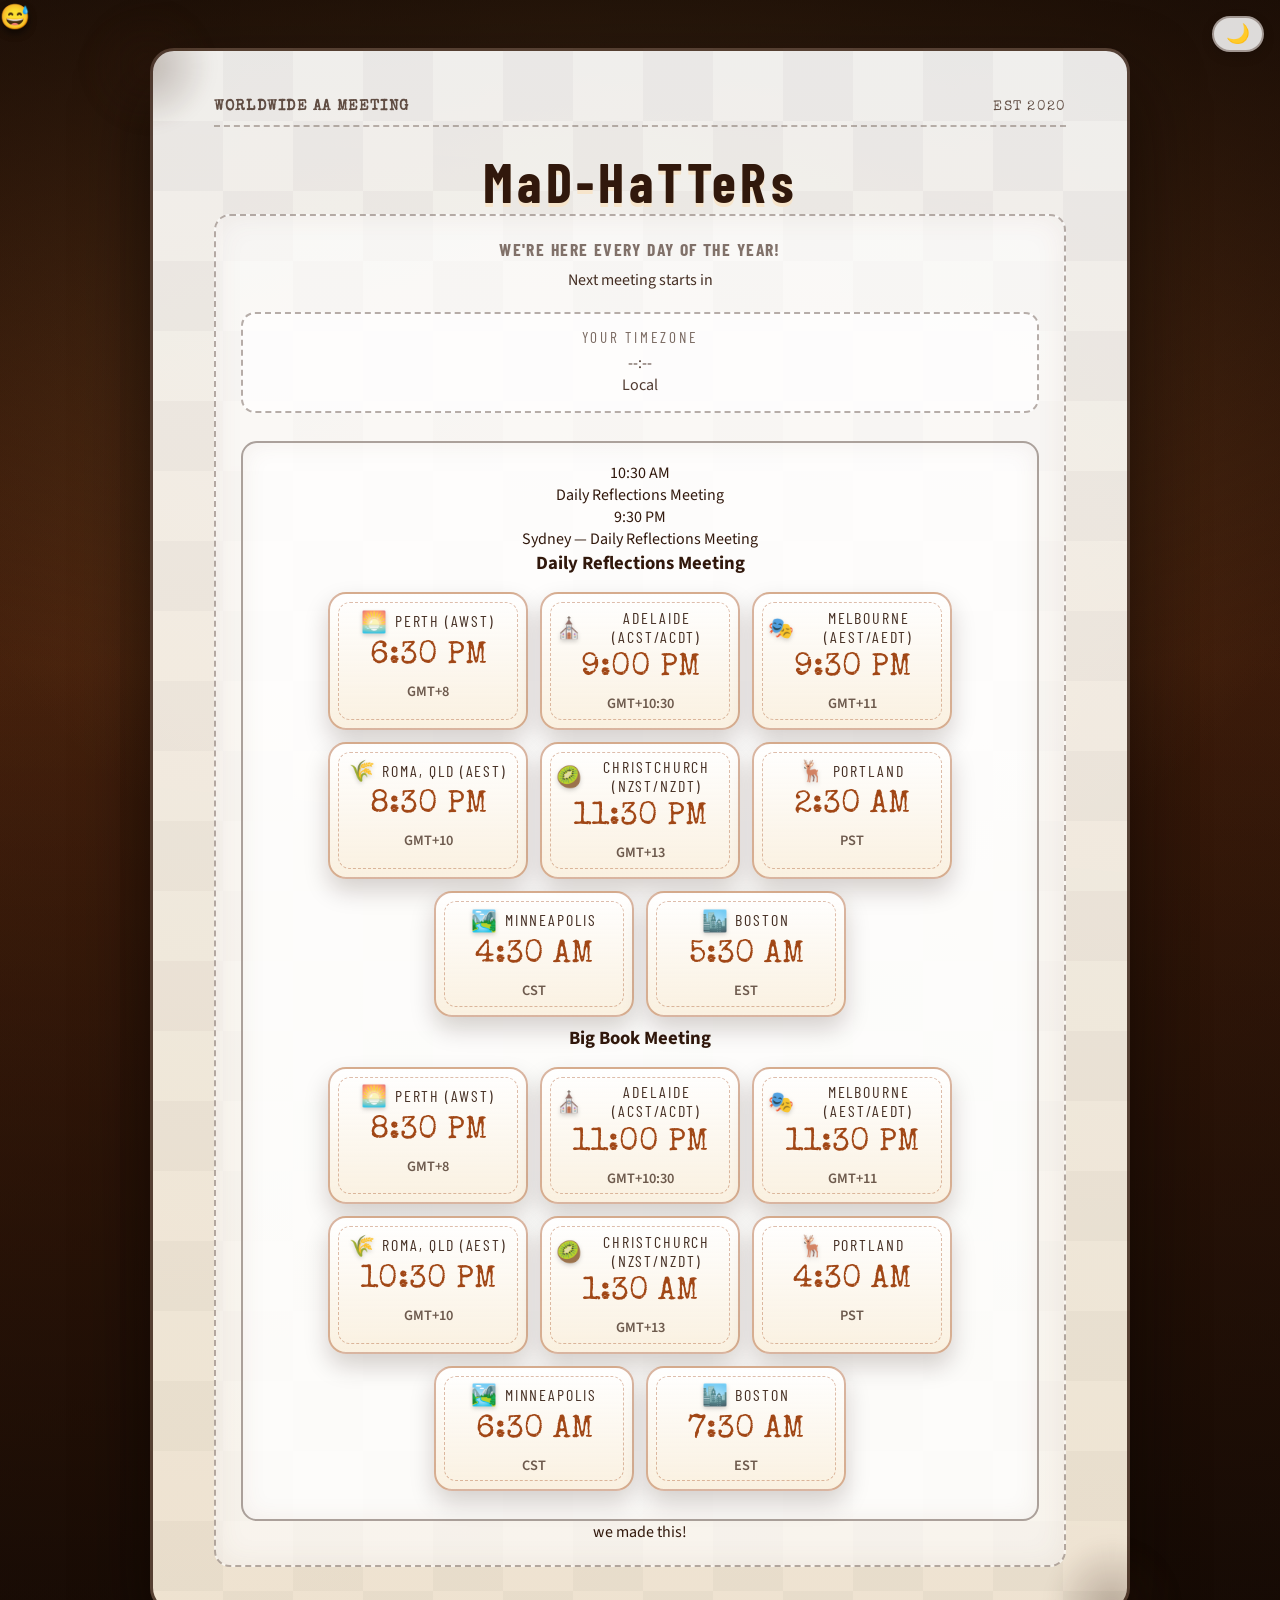
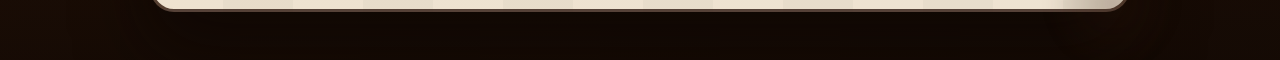
==== commit 2580e8d8: "Keep page working if timezones.json fetch fails: use inline fallback config" ====
--- a/index.html
+++ b/index.html
@@ -37,7 +37,31 @@
   const value = (parts, name, fallback = '') => parts[name] || fallback;
   const formatTime = (instant, timeZone) => formatParts(instant, timeZone, { hour: 'numeric', minute: '2-digit', hour12: true, timeZoneName: 'short' });
   (async () => {
-    let config; try { const response = await fetch(`/timezones.json?t=${Date.now()}`, { cache: 'no-store' }); if (!response.ok) throw new Error(`HTTP ${response.status}`); config = await response.json(); } catch (error) { console.error('Unable to load timezones.json', error); return; }
+    // Fallback config in case fetching timezones.json fails (keeps the page working)
+    const fallbackConfig = {
+      meeting: { zone: "Europe/London", hour: 10, minute: 30, label: "Daily Reflections Meeting" },
+      bigBook: { label: "Big Book Meeting", durationMinutes: 60, normal: { relation: "after", minutes: 120 }, dstSydney: { relation: "before", minutes: 90 }, interludeMinutes: 30 },
+      zones: [
+        { label: "Perth (AWST)", tz: "Australia/Perth", emoji: "🌅" },
+        { label: "Adelaide (ACST/ACDT)", tz: "Australia/Adelaide", emoji: "⛪" },
+        { label: "Melbourne (AEST/AEDT)", tz: "Australia/Melbourne", emoji: "🎭" },
+        { label: "Roma, QLD (AEST)", tz: "Australia/Brisbane", emoji: "🌾" },
+        { label: "Christchurch (NZST/NZDT)", tz: "Pacific/Auckland", emoji: "🥝" },
+        { label: "Portland", tz: "America/Los_Angeles", emoji: "🦌" },
+        { label: "Minneapolis", tz: "America/Chicago", emoji: "🏞️" },
+        { label: "Boston", tz: "America/New_York", emoji: "🏙️" }
+      ]
+    };
+
+    let config;
+    try {
+      const response = await fetch(`/timezones.json?t=${Date.now()}`, { cache: 'no-store' });
+      if (!response.ok) throw new Error(`HTTP ${response.status}`);
+      config = await response.json();
+    } catch (error) {
+      console.warn('Unable to load timezones.json; using fallback config', error);
+      config = fallbackConfig;
+    }
 
     // Main meeting (Daily Reflections)
     const meeting = config.meeting || { zone: 'Europe/London', hour: 10, minute: 30, label: 'Daily Reflections Meeting' };
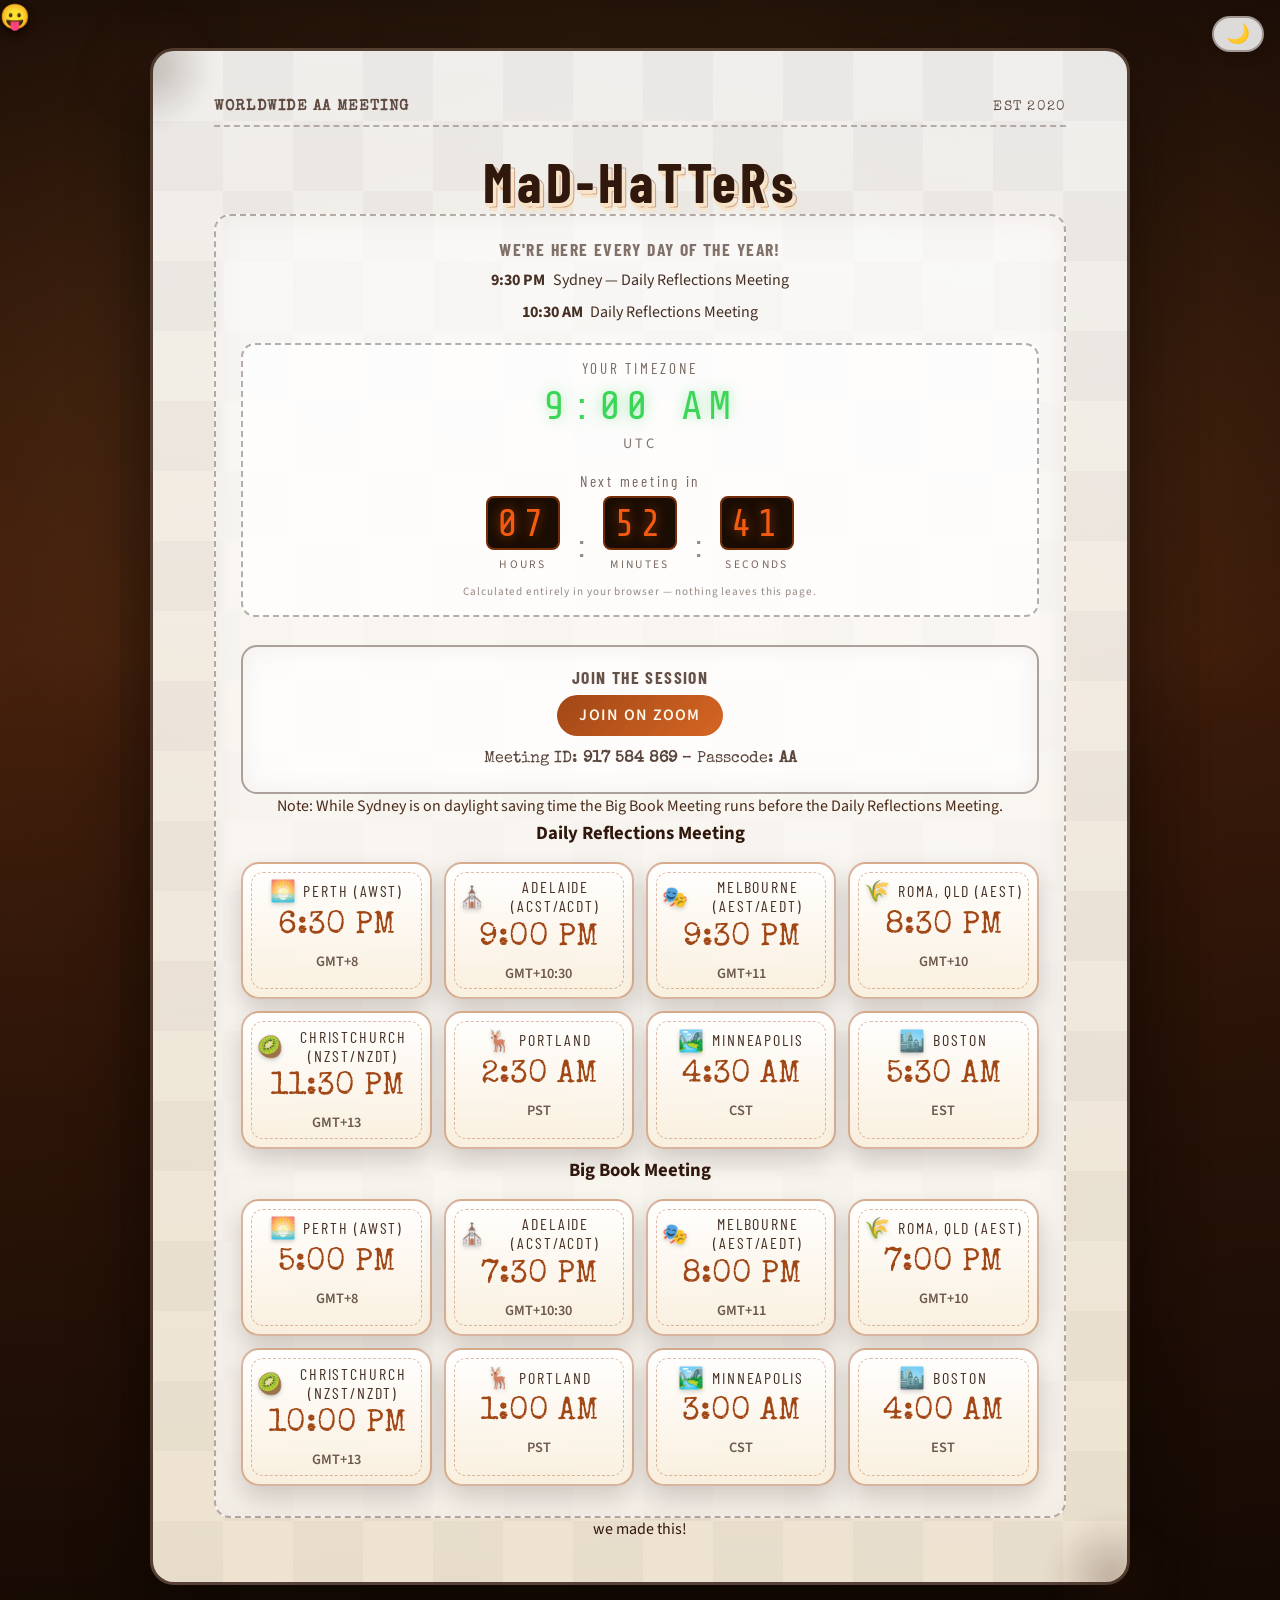
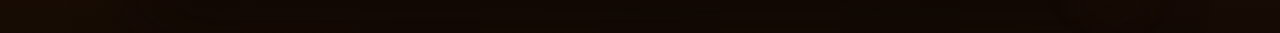
==== commit 71440220: "Fix live site: restore working HTML structure and robust time logic with Sydney DST-aware Big Book s" ====
--- a/index.html
+++ b/index.html
@@ -1,209 +1,356 @@
 <!DOCTYPE html>
-<!-- Licensed under The Unlicense: see LICENSE or https://unlicense.org/ -->
 <html lang="en">
 <head>
-<meta charset="UTF-8"><meta name="viewport" content="width=device-width, initial-scale=1.0">
-<title>MaD-HaTTeRs</title>
-<meta name="description" content="Daily worldwide AA meeting streaming live at 10:30 AM GMT via Zoom. Join MaD-HaTTeRs for fellowship every single day.">
-<link rel="canonical" href="https://madhataa.org/"><link rel="stylesheet" href="styles.css">
-<link rel="apple-touch-icon" sizes="180x180" href="/apple-touch-icon.png"><link rel="icon" type="image/png" sizes="32x32" href="/favicon-32x32.png"><link rel="icon" type="image/svg+xml" href="/favicon.svg">
-<meta property="og:type" content="website"><meta property="og:url" content="https://madhataa.org/"><meta property="og:title" content="MaD-HaTTeRs Worldwide AA Meeting"><meta property="og:description" content="Daily worldwide AA meeting streaming live at 10:30 AM GMT via Zoom. Join MaD-HaTTeRs for fellowship every single day.">
+  <meta charset="UTF-8" />
+  <meta name="viewport" content="width=device-width, initial-scale=1.0" />
+  <title>MaD-HaTTeRs</title>
+  <meta name="description" content="Daily worldwide AA meeting streaming live at 10:30 AM GMT via Zoom. Join MaD-HaTTeRs for fellowship every single day." />
+  <link rel="canonical" href="https://madhataa.org/" />
+  <link rel="stylesheet" href="styles.css" />
+  <link rel="apple-touch-icon" sizes="180x180" href="/apple-touch-icon.png" />
+  <link rel="icon" type="image/png" sizes="32x32" href="/favicon-32x32.png" />
+  <link rel="icon" type="image/svg+xml" href="/favicon.svg" />
+  <meta property="og:type" content="website" />
+  <meta property="og:url" content="https://madhataa.org/" />
+  <meta property="og:title" content="MaD-HaTTeRs Worldwide AA Meeting" />
+  <meta property="og:description" content="Daily worldwide AA meeting streaming live at 10:30 AM GMT via Zoom. Join MaD-HaTTeRs for fellowship every single day." />
 </head>
 <body>
-<button class="theme-toggle" id="theme-toggle" aria-label="Toggle dark mode" title="Toggle dark/light mode">🌙</button>
-<main class="hero" role="main"><div class="gradient" aria-hidden="true"></div><canvas id="particles" aria-hidden="true"></canvas><div class="decorations" aria-hidden="true"></div>
-<div class="card container"><div class="poster-top" aria-hidden="true"><span class="ticket-label">Worldwide AA Meeting</span><span class="ticket-year">EST 2020</span></div><h1 class="site-title" data-translate="title">MaD-HaTTeRs</h1>
-<section id="start-time-section" aria-labelledby="start-time-heading"><h2 id="start-time-heading">We're Here Every Day of the Year!</h2><div class="start-time-lines" aria-live="polite"><p class="start-line">Next meeting starts in</p></div>
-<div class="local-clock" aria-live="polite"><div class="local-clock-label">Your timezone</div><div class="local-clock-display" role="group" aria-label="Local meeting start"><span id="local-time-value">--:--</span><span id="local-time-meta">Local</span></div></div>
-<div id="on-air-panel" class="on-air-panel" aria-live="polite" hidden><span class="on-air-light" aria-hidden="true"></span><span class="on-air-text">ON AIR</span></div><section id="meeting-details" aria-label="Meeting details"><div class="meeting-columns">
-  <div class="meeting-column england"><div class="meeting-spot"><div class="time"><span id="england-time-value">--:--</span></div><div class="zone"><span id="england-time-zone">Europe/London</span></div></div></div>
-  <div class="meeting-column sydney"><div class="meeting-spot"><div class="time"><span id="sydney-time-value">--:--</span></div><div class="zone"><span id="sydney-time-zone">Australia/Sydney</span></div></div></div>
-</div>
-<div id="start-times" class="start-times" aria-live="polite"></div>
-</section>
-<footer class="site-footer" aria-label="Site footer">we made this!</footer></div></main>
-<script>
-(() => {
-  const $ = id => document.getElementById(id), html = document.documentElement, toggle = $('theme-toggle'), themeKey = 'madhataa-theme';
-  const setTheme = theme => { html.dataset.theme = theme; toggle.textContent = theme === 'dark' ? '☀️' : '🌙'; toggle.setAttribute('aria-label', theme === 'dark' ? 'Switch to light mode' : 'Switch to dark mode'); };
-  let savedTheme = null; try { savedTheme = localStorage.getItem(themeKey); } catch (_) {}
-  setTheme(savedTheme || (window.matchMedia?.('(prefers-color-scheme: dark)').matches ? 'dark' : 'light'));
-  toggle.addEventListener('click', () => setTheme(html.dataset.theme === 'dark' ? 'light' : 'dark'));
-  const lowEffects = Boolean(window.matchMedia?.('(prefers-reduced-motion: reduce)').matches || (typeof navigator.deviceMemory === 'number' && navigator.deviceMemory <= 2) || (navigator.connection && navigator.connection.saveData));
-  const formatParts = (instant, timeZone, options) => Object.fromEntries(new Intl.DateTimeFormat('en-US', { timeZone, ...options }).formatToParts(instant).map(part => [part.type, part.value]));
-  const zoneOffset = (instant, timeZone) => { const p = formatParts(instant, timeZone, { hour12: false, year: 'numeric', month: '2-digit', day: '2-digit', hour: '2-digit', minute: '2-digit', second: '2-digit' }); const asUtc = Date.UTC(Number(p.year), Number(p.month) - 1, Number(p.day), Number(p.hour), Number(p.minute), Number(p.second || 0)); return (asUtc - instant.getTime()) / 60000; };
-  const zonedTime = (year, month, day, hour, minute, timeZone) => { const guess = new Date(Date.UTC(year, month - 1, day, hour, minute)); const first = new Date(guess.getTime() - zoneOffset(guess, timeZone) * 60000); return new Date(guess.getTime() - zoneOffset(first, timeZone) * 60000); };
-  const calendarDate = (instant, timeZone) => { const p = formatParts(instant, timeZone, { year: 'numeric', month: '2-digit', day: '2-digit' }); return [+p.year, +p.month, +p.day]; };
-  const value = (parts, name, fallback = '') => parts[name] || fallback;
-  const formatTime = (instant, timeZone) => formatParts(instant, timeZone, { hour: 'numeric', minute: '2-digit', hour12: true, timeZoneName: 'short' });
-  (async () => {
-    // Fallback config in case fetching timezones.json fails (keeps the page working)
-    const fallbackConfig = {
-      meeting: { zone: "Europe/London", hour: 10, minute: 30, label: "Daily Reflections Meeting" },
-      bigBook: { label: "Big Book Meeting", durationMinutes: 60, normal: { relation: "after", minutes: 120 }, dstSydney: { relation: "before", minutes: 90 }, interludeMinutes: 30 },
-      zones: [
-        { label: "Perth (AWST)", tz: "Australia/Perth", emoji: "🌅" },
-        { label: "Adelaide (ACST/ACDT)", tz: "Australia/Adelaide", emoji: "⛪" },
-        { label: "Melbourne (AEST/AEDT)", tz: "Australia/Melbourne", emoji: "🎭" },
-        { label: "Roma, QLD (AEST)", tz: "Australia/Brisbane", emoji: "🌾" },
-        { label: "Christchurch (NZST/NZDT)", tz: "Pacific/Auckland", emoji: "🥝" },
-        { label: "Portland", tz: "America/Los_Angeles", emoji: "🦌" },
-        { label: "Minneapolis", tz: "America/Chicago", emoji: "🏞️" },
-        { label: "Boston", tz: "America/New_York", emoji: "🏙️" }
-      ]
-    };
-
-    let config;
-    try {
-      const response = await fetch(`/timezones.json?t=${Date.now()}`, { cache: 'no-store' });
-      if (!response.ok) throw new Error(`HTTP ${response.status}`);
-      config = await response.json();
-    } catch (error) {
-      console.warn('Unable to load timezones.json; using fallback config', error);
-      config = fallbackConfig;
-    }
-
-    // Main meeting (Daily Reflections)
-    const meeting = config.meeting || { zone: 'Europe/London', hour: 10, minute: 30, label: 'Daily Reflections Meeting' };
-    // Big Book configuration (relative to the main meeting)
-    const bigBook = config.bigBook || {
-      label: 'Big Book Meeting',
-      durationMinutes: 60,
-      normal: { relation: 'after', minutes: 120 },
-      dstSydney: { relation: 'before', minutes: 90 },
-      interludeMinutes: 30
-    };
-
-    const zones = Array.isArray(config.zones) ? config.zones : [];
-
-    // compute next DR meeting instant (UTC) for meeting.zone
-    const nextMeeting = now => { let [year, month, day] = calendarDate(now, meeting.zone); let target = zonedTime(year, month, day, meeting.hour, meeting.minute, meeting.zone); if (target <= now) { [year, month, day] = calendarDate(new Date(now.getTime() + 86400000), meeting.zone); target = zonedTime(year, month, day, meeting.hour, meeting.minute, meeting.zone); } return target; };
-
-    // Detect whether Australia/Sydney experiences a DST offset change on the given local date
-    const sydneyHasTransitionOnLocalDate = instant => {
-      const [y, m, d] = calendarDate(instant, 'Australia/Sydney');
-      const thisMid = zonedTime(y, m, d, 0, 0, 'Australia/Sydney');
-      const prevMid = new Date(thisMid.getTime() - 24 * 60 * 60 * 1000);
-      const offPrev = zoneOffset(prevMid, 'Australia/Sydney');
-      const offThis = zoneOffset(thisMid, 'Australia/Sydney');
-      return offPrev !== offThis;
-    };
-
-    // Given a DR instant, compute the Big Book start instant for that same meeting-day
-    const bigBookInstantForDrInstant = drInstant => {
-      const now = new Date();
-      // Determine whether Sydney has a DST transition on the DR local date
-      const isSydneyTransition = sydneyHasTransitionOnLocalDate(drInstant);
-      let bbStart;
-      if (isSydneyTransition) {
-        // On transition day: Big Book starts 90 minutes BEFORE DR
-        bbStart = new Date(drInstant.getTime() - bigBook.dstSydney.minutes * 60000);
-      } else {
-        // Normal day: Big Book starts 120 minutes AFTER DR start
-        bbStart = new Date(drInstant.getTime() + bigBook.normal.minutes * 60000);
+  <button class="theme-toggle" id="theme-toggle" aria-label="Toggle dark mode" title="Toggle dark/light mode">🌙</button>
+
+  <main class="hero" role="main">
+    <div class="gradient" aria-hidden="true"></div>
+    <canvas id="particles" aria-hidden="true"></canvas>
+    <div class="decorations" aria-hidden="true"></div>
+
+    <div class="card container">
+      <div class="poster-top" aria-hidden="true">
+        <span class="ticket-label">Worldwide AA Meeting</span>
+        <span class="ticket-year">EST 2020</span>
+      </div>
+
+      <h1 class="site-title" data-text="MaD-HaTTeRs">MaD-HaTTeRs</h1>
+
+      <section id="start-time-section" aria-labelledby="start-time-heading">
+        <h2 id="start-time-heading">We're Here Every Day of the Year!</h2>
+
+        <div class="start-time-lines" aria-live="polite">
+          <p class="start-line"><strong id="sydney-time-value">00:00</strong> <span id="sydney-time-zone">Sydney time</span></p>
+          <p class="start-line"><strong id="england-time-value">00:00</strong> <span id="england-time-zone">Europe/London</span></p>
+        </div>
+
+        <div class="local-clock" aria-live="polite">
+          <div class="local-clock-label">Your timezone</div>
+          <div class="local-clock-display" role="group" aria-label="Local meeting start">
+            <span id="local-time-value" class="local-clock-value">--:--</span>
+            <span id="local-time-meta" class="local-clock-meta">Local</span>
+          </div>
+
+          <div class="countdown" aria-label="Countdown to next start" aria-live="polite">
+            <div class="countdown-label">Next meeting in</div>
+            <div class="countdown-grid" role="group" aria-label="Hours minutes seconds">
+              <div class="countdown-unit"><span id="countdown-hours" class="countdown-value">00</span><span class="countdown-text">hours</span></div>
+              <div class="countdown-separator">:</div>
+              <div class="countdown-unit"><span id="countdown-minutes" class="countdown-value">00</span><span class="countdown-text">minutes</span></div>
+              <div class="countdown-separator" id="countdown-seconds-sep">:</div>
+              <div class="countdown-unit" id="countdown-seconds-unit"><span id="countdown-seconds" class="countdown-value">00</span><span class="countdown-text">seconds</span></div>
+            </div>
+          </div>
+
+          <p class="local-clock-note">Calculated entirely in your browser &mdash; nothing leaves this page.</p>
+        </div>
+
+        <div id="on-air-panel" class="on-air-panel" aria-live="polite" hidden>
+          <span class="on-air-light" aria-hidden="true"></span>
+          <span class="on-air-text">ON AIR</span>
+        </div>
+
+        <section id="meeting-details" aria-labelledby="meeting-details-heading">
+          <h2 id="meeting-details-heading">Join the session</h2>
+          <p class="zoom-link"><a href="https://zoom.us/j/917584869?pwd=AA" rel="noopener" target="_blank">Join on Zoom</a></p>
+          <p class="zoom-meta">Meeting ID: <strong>917&nbsp;584&nbsp;869</strong> &ndash; Passcode: <strong>AA</strong></p>
+        </section>
+
+        <div id="start-times" class="times" aria-live="polite"></div>
+      </section>
+
+      <footer class="site-footer" aria-label="Site footer">we made this!</footer>
+    </div>
+  </main>
+
+  <script>
+    (() => {
+      const $ = (id) => document.getElementById(id);
+      const safeText = (id, value) => {
+        const el = $(id);
+        if (el) el.textContent = value;
+        return !!el;
+      };
+      const html = document.documentElement;
+      const toggle = $('theme-toggle');
+      const themeKey = 'madhataa-theme';
+      const setTheme = (theme) => {
+        if (!toggle) return;
+        html.dataset.theme = theme;
+        toggle.textContent = theme === 'dark' ? '☀️' : '🌙';
+        toggle.setAttribute('aria-label', theme === 'dark' ? 'Switch to light mode' : 'Switch to dark mode');
+      };
+
+      try {
+        const savedTheme = localStorage.getItem(themeKey);
+        setTheme(savedTheme || (window.matchMedia && window.matchMedia('(prefers-color-scheme: dark)').matches ? 'dark' : 'light'));
+      } catch (_) {}
+
+      if (toggle) {
+        toggle.addEventListener('click', () => {
+          const next = html.dataset.theme === 'dark' ? 'light' : 'dark';
+          setTheme(next);
+          try { localStorage.setItem(themeKey, next); } catch (_) {}
+        });
       }
-      return bbStart;
-    };
-
-    let drTarget = nextMeeting(new Date());
-    let bbTarget = bigBookInstantForDrInstant(drTarget);
-
-    // pick the next upcoming meeting (either DR or BB) for the countdown UI
-    let target = (() => { const now = new Date(); const candidates = [drTarget, bbTarget].filter(t => t && t > now); if (candidates.length === 0) return drTarget; return candidates.reduce((a, b) => a < b ? a : b); })();
-
-    // Render function: show both meetings' times across the zone grid
-    const render = () => {
-      const sydneyDR = formatTime(drTarget, 'Australia/Sydney');
-      const sydneyBB = formatTime(bbTarget, 'Australia/Sydney');
-      const englandDR = formatTime(drTarget, meeting.zone);
-      const englandBB = formatTime(bbTarget, meeting.zone);
-
-      $('sydney-time-value').textContent = `${value(sydneyDR, 'hour', '--')}:${value(sydneyDR, 'minute', '00')} ${value(sydneyDR, 'dayPeriod')}`;
-      $('sydney-time-zone').textContent = `Sydney — ${meeting.label}`;
-      // show BB time beneath (small)
-      // reuse england-time-value for main meeting label/time
-      $('england-time-value').textContent = `${value(englandDR, 'hour', '--')}:${value(englandDR, 'minute', '00')} ${value(englandDR, 'dayPeriod')}`;
-      $('england-time-zone').textContent = `${meeting.label}`;
-
-      const container = $('start-times');
-      if (!container) return;
-      container.innerHTML = '';
-
-      // Helper to build a grid for a given instant and label
-      const buildGrid = (instant, title) => {
+
+      const lowEffects = Boolean(
+        window.matchMedia && window.matchMedia('(prefers-reduced-motion: reduce)').matches ||
+        (typeof navigator.deviceMemory === 'number' && navigator.deviceMemory <= 2) ||
+        (navigator.connection && navigator.connection.saveData)
+      );
+
+      const formatParts = (instant, timeZone, options = {}) => Object.fromEntries(
+        new Intl.DateTimeFormat('en-US', { timeZone, ...options }).formatToParts(instant).map((part) => [part.type, part.value])
+      );
+
+      const zoneOffset = (instant, timeZone) => {
+        const p = formatParts(instant, timeZone, {
+          hour12: false,
+          year: 'numeric',
+          month: '2-digit',
+          day: '2-digit',
+          hour: '2-digit',
+          minute: '2-digit',
+          second: '2-digit'
+        });
+        const asUtc = Date.UTC(
+          Number(p.year),
+          Number(p.month) - 1,
+          Number(p.day),
+          Number(p.hour),
+          Number(p.minute),
+          Number(p.second || 0)
+        );
+        return (asUtc - instant.getTime()) / 60000;
+      };
+
+      const zonedTime = (year, month, day, hour, minute, timeZone) => {
+        const guess = new Date(Date.UTC(year, month - 1, day, hour, minute));
+        const first = new Date(guess.getTime() - zoneOffset(guess, timeZone) * 60000);
+        return new Date(guess.getTime() - zoneOffset(first, timeZone) * 60000);
+      };
+
+      const calendarDate = (instant, timeZone) => {
+        const p = formatParts(instant, timeZone, { year: 'numeric', month: '2-digit', day: '2-digit' });
+        return [+p.year, +p.month, +p.day];
+      };
+
+      const value = (parts, name, fallback = '') => parts[name] || fallback;
+      const formatTime = (instant, timeZone) => formatParts(instant, timeZone, {
+        hour: 'numeric',
+        minute: '2-digit',
+        hour12: true,
+        timeZoneName: 'short'
+      });
+
+      const fallbackConfig = {
+        meeting: { zone: 'Europe/London', hour: 10, minute: 30, label: 'Daily Reflections Meeting' },
+        bigBook: {
+          label: 'Big Book Meeting',
+          durationMinutes: 60,
+          normal: { relation: 'after', minutes: 120 },
+          dstSydney: { relation: 'before', minutes: 90 },
+          interludeMinutes: 30
+        },
+        zones: [
+          { label: 'Perth (AWST)', tz: 'Australia/Perth', emoji: '🌅' },
+          { label: 'Adelaide (ACST/ACDT)', tz: 'Australia/Adelaide', emoji: '⛪' },
+          { label: 'Melbourne (AEST/AEDT)', tz: 'Australia/Melbourne', emoji: '🎭' },
+          { label: 'Roma, QLD (AEST)', tz: 'Australia/Brisbane', emoji: '🌾' },
+          { label: 'Christchurch (NZST/NZDT)', tz: 'Pacific/Auckland', emoji: '🥝' },
+          { label: 'Portland', tz: 'America/Los_Angeles', emoji: '🦌' },
+          { label: 'Minneapolis', tz: 'America/Chicago', emoji: '🏞️' },
+          { label: 'Boston', tz: 'America/New_York', emoji: '🏙️' }
+        ]
+      };
+
+      const sydneyIsInDaylightOnLocalDate = (instant) => {
+        const [y, m, d] = calendarDate(instant, 'Australia/Sydney');
+        const midday = zonedTime(y, m, d, 12, 0, 'Australia/Sydney');
+        const offset = zoneOffset(midday, 'Australia/Sydney');
+        return offset >= 660; // AEDT = UTC+11 = 660 minutes, AEST = UTC+10 = 600
+      };
+
+      const nextMeeting = (now, meetingCfg) => {
+        let [year, month, day] = calendarDate(now, meetingCfg.zone);
+        let target = zonedTime(year, month, day, meetingCfg.hour, meetingCfg.minute, meetingCfg.zone);
+        if (target <= now) {
+          [year, month, day] = calendarDate(new Date(now.getTime() + 86400000), meetingCfg.zone);
+          target = zonedTime(year, month, day, meetingCfg.hour, meetingCfg.minute, meetingCfg.zone);
+        }
+        return target;
+      };
+
+      const bigBookInstantForDrInstant = (drInstant, bigBookCfg) => {
+        const isSydneyDaylight = sydneyIsInDaylightOnLocalDate(drInstant);
+        return isSydneyDaylight
+          ? new Date(drInstant.getTime() - bigBookCfg.dstSydney.minutes * 60000)
+          : new Date(drInstant.getTime() + bigBookCfg.normal.minutes * 60000);
+      };
+
+      const buildGrid = (instant, title, zones, meetingLabel) => {
         const wrapper = document.createElement('div');
         wrapper.className = 'meeting-grid';
+
         const heading = document.createElement('h3');
         heading.textContent = title;
         wrapper.appendChild(heading);
+
         const grid = document.createElement('ul');
         grid.className = 'tz-grid';
-        zones.forEach(zone => {
-          const time = formatTime(instant, zone.tz), item = document.createElement('li');
-          item.className = `clock-box${zone.featured ? ' clock-box-featured' : ''}`;
-          item.innerHTML = `<div class="clock-label">${zone.emoji ? `<span class="clock-emoji" aria-hidden="true">${zone.emoji}</span>` : ''}<span class="clock-label-text">${zone.label}</span></div><div class="clock-time" aria-hidden="true">${value(time, 'hour', '--')}:${value(time, 'minute', '00')} ${value(time, 'dayPeriod')}</div><div class="clock-meta"><span class="tz">${value(time, 'timeZoneName', '')}</span></div>`;
+
+        zones.forEach((zone) => {
+          const time = formatTime(instant, zone.tz);
+          const item = document.createElement('li');
+          item.className = 'clock-box';
+          item.innerHTML = `
+            <div class="clock-label">${zone.emoji ? `<span class="clock-emoji" aria-hidden="true">${zone.emoji}</span>` : ''}<span class="clock-label-text">${zone.label}</span></div>
+            <div class="clock-time" aria-hidden="true">${value(time, 'hour', '--')}:${value(time, 'minute', '00')} ${value(time, 'dayPeriod')}</div>
+            <div class="clock-meta"><span class="tz">${value(time, 'timeZoneName', '')}</span></div>
+          `;
           grid.appendChild(item);
         });
+
         wrapper.appendChild(grid);
         return wrapper;
       };
 
-      // Determine labels for grids: Big Book and Daily Reflections
-      const titleDR = `${meeting.label} (DR)`;
-      const titleBB = `${bigBook.label} (BB)`;
-
-      // Render BB then DR or DR then BB depending on which instant is earlier on that day
-      // For visual consistency always show DR first then BB, but include a note when order flips
-      const note = document.createElement('p');
-      const isSydneyTransition = sydneyHasTransitionOnLocalDate(drTarget);
-      if (isSydneyTransition) {
-        note.textContent = `Note: On Sydney DST transition days the ${bigBook.label} runs before the ${meeting.label}.`;
-      } else {
-        note.textContent = '';
+      (async () => {
+        let config = fallbackConfig;
+        try {
+          const response = await fetch(`/timezones.json?t=${Date.now()}`, { cache: 'no-store' });
+          if (!response.ok) throw new Error(`HTTP ${response.status}`);
+          config = await response.json();
+        } catch (error) {
+          console.warn('Using fallback config because /timezones.json failed', error);
+        }
+
+        const meeting = config.meeting || fallbackConfig.meeting;
+        const bigBook = config.bigBook || fallbackConfig.bigBook;
+        const zones = Array.isArray(config.zones) ? config.zones : fallbackConfig.zones;
+
+        let drTarget = nextMeeting(new Date(), meeting);
+        let bbTarget = bigBookInstantForDrInstant(drTarget, bigBook);
+        let target = (() => {
+          const now = new Date();
+          const candidates = [drTarget, bbTarget].filter((t) => t && t > now);
+          if (!candidates.length) return drTarget;
+          return candidates.reduce((a, b) => (a < b ? a : b));
+        })();
+
+        const render = () => {
+          const sydneyDr = formatTime(drTarget, 'Australia/Sydney');
+          const englandDr = formatTime(drTarget, meeting.zone);
+          const container = $('start-times');
+          if (container) {
+            container.innerHTML = '';
+            const note = document.createElement('p');
+            const isSydneyDaylight = sydneyIsInDaylightOnLocalDate(drTarget);
+            note.textContent = isSydneyDaylight
+              ? `Note: While Sydney is on daylight saving time the ${bigBook.label} runs before the ${meeting.label}.`
+              : '';
+            container.appendChild(note);
+            container.appendChild(buildGrid(drTarget, meeting.label, zones, 'DR'));
+            container.appendChild(buildGrid(bbTarget, bigBook.label, zones, 'BB'));
+          }
+
+          safeText('sydney-time-value', `${value(sydneyDr, 'hour', '--')}:${value(sydneyDr, 'minute', '00')} ${value(sydneyDr, 'dayPeriod')}`);
+          safeText('sydney-time-zone', `Sydney — ${meeting.label}`);
+          safeText('england-time-value', `${value(englandDr, 'hour', '--')}:${value(englandDr, 'minute', '00')} ${value(englandDr, 'dayPeriod')}`);
+          safeText('england-time-zone', meeting.label);
+        };
+
+        const update = () => {
+          const now = new Date();
+          if (now >= drTarget || now >= bbTarget) {
+            drTarget = nextMeeting(now, meeting);
+            bbTarget = bigBookInstantForDrInstant(drTarget, bigBook);
+            target = (() => {
+              const candidates = [drTarget, bbTarget].filter((t) => t && t > now);
+              if (!candidates.length) return drTarget;
+              return candidates.reduce((a, b) => (a < b ? a : b));
+            })();
+            render();
+          }
+
+          const remaining = Math.max(0, Math.floor((target - now) / 1000));
+          const hours = String(Math.floor(remaining / 3600)).padStart(2, '0');
+          const minutes = String(Math.floor((remaining % 3600) / 60)).padStart(2, '0');
+          const seconds = String(remaining % 60).padStart(2, '0');
+          safeText('countdown-hours', hours);
+          safeText('countdown-minutes', minutes);
+          if (!lowEffects) safeText('countdown-seconds', seconds);
+
+          const localZone = Intl.DateTimeFormat().resolvedOptions().timeZone;
+          const localToShow = formatTime(target, localZone);
+          safeText('local-time-value', `${value(localToShow, 'hour', '--')}:${value(localToShow, 'minute', '--')} ${value(localToShow, 'dayPeriod')}`);
+          safeText('local-time-meta', value(localToShow, 'timeZoneName', localZone));
+
+          const onAirPanel = $('on-air-panel');
+          if (onAirPanel) {
+            const drOnAir = now >= drTarget && now < new Date(drTarget.getTime() + 90 * 60000);
+            const bbOnAir = now >= bbTarget && now < new Date(bbTarget.getTime() + (bigBook.durationMinutes || 60) * 60000);
+            onAirPanel.toggleAttribute('hidden', !(drOnAir || bbOnAir));
+          }
+        };
+
+        render();
+        update();
+        setInterval(update, 1000);
+      })();
+
+      const decorations = document.querySelector('.decorations');
+      const emojis = ['😀', '😃', '😄', '😁', '😆', '😅', '😂', '🤣', '😊', '😇', '🙂', '🙃', '😉', '😌', '😋', '😛', '😜', '😝', '🤪'];
+
+      if (!lowEffects && decorations) {
+        const addEmoji = (direction) => {
+          const item = document.createElement('span');
+          item.className = 'emoji';
+          item.setAttribute('aria-hidden', 'true');
+          item.textContent = emojis[Math.floor(Math.random() * emojis.length)];
+          item.style.setProperty('--dir', direction === 'right' ? 1 : -1);
+          decorations.appendChild(item);
+          setTimeout(() => item.remove(), 8000);
+        };
+        addEmoji('right');
+        addEmoji('left');
+        setInterval(() => addEmoji('right'), 2500);
+        setInterval(() => addEmoji('left'), 2500);
+      } else if (decorations) {
+        decorations.hidden = true;
       }
 
-      container.appendChild(note);
-      container.appendChild(buildGrid(drTarget, meeting.label));
-      container.appendChild(buildGrid(bbTarget, bigBook.label));
-    };
-
-    render();
-    if (lowEffects) { $('countdown-seconds-unit').hidden = true; $('countdown-seconds-sep').hidden = true; }
-    const localZone = Intl.DateTimeFormat().resolvedOptions().timeZone;
-
-    const update = () => {
-      const now = new Date();
-      // Recompute DR target if needed
-      if (now >= drTarget || now >= bbTarget) {
-        drTarget = nextMeeting(now);
-        bbTarget = bigBookInstantForDrInstant(drTarget);
-        target = (() => { const now = new Date(); const candidates = [drTarget, bbTarget].filter(t => t && t > now); if (candidates.length === 0) return drTarget; return candidates.reduce((a, b) => a < b ? a : b); })();
-        render();
+      const canvas = $('particles');
+      if (canvas && !lowEffects) {
+        const context = canvas.getContext('2d');
+        let width = 0;
+        let height = 0;
+        const resize = () => {
+          width = canvas.width = window.innerWidth;
+          height = canvas.height = window.innerHeight;
+        };
+        window.addEventListener('resize', resize);
+        resize();
+      } else if (canvas) {
+        canvas.hidden = true;
       }
-
-      const remaining = Math.max(0, Math.floor((target - now) / 1000));
-      $('countdown-hours').textContent = String(Math.floor(remaining / 3600)).padStart(2, '0');
-      $('countdown-minutes').textContent = String(Math.floor(remaining % 3600 / 60)).padStart(2, '0');
-      if (!lowEffects) $('countdown-seconds').textContent = String(remaining % 60).padStart(2, '0');
-
-      const localToShow = formatTime(target, localZone);
-      $('local-time-value').textContent = `${value(localToShow, 'hour', '--')}:${value(localToShow, 'minute', '--')} ${value(localToShow, 'dayPeriod')}`;
-      $('local-time-meta').textContent = value(localToShow, 'timeZoneName', localZone);
-
-      // On-air if either meeting is currently live
-      const drOnAir = now >= drTarget && now < new Date(drTarget.getTime() + 90 * 60000);
-      const bbOnAir = now >= bbTarget && now < new Date(bbTarget.getTime() + (bigBook.durationMinutes || 60) * 60000);
-      $('on-air-panel').toggleAttribute('hidden', !(drOnAir || bbOnAir));
-    };
-
-    update(); setInterval(update, 1000);
-  })();
-
-  const decorations = document.querySelector('.decorations'), emojis = ['😀','😃','😄','😁','😆','😅','😂','🤣','😊','😇','🙂','🙃','😉','😌','😋','😛','😜','😝','🤪'];
-  const addEmoji = direction => { if (!decorations) return; const item = document.createElement('span'); item.className = 'emoji'; item.setAttribute('aria-hidden', 'true'); item.textContent = emojis[Math.floor(Math.random() * emojis.length)]; item.style.setProperty('--dir', direction === 'right' ? 1 : -1); decorations.appendChild(item); setTimeout(() => item.remove(), 8000); };
-  if (!lowEffects) { addEmoji('right'); addEmoji('left'); setInterval(() => addEmoji('right'), 2500); setInterval(() => addEmoji('left'), 2500); } else decorations.hidden = true;
-  const canvas = $('particles'); if (lowEffects) { canvas.hidden = true; return; } const context = canvas.getContext('2d'); let width, height; const resize = () => { width = canvas.width = innerWidth; height = canvas.height = innerHeight; }; window.addEventListener('resize', resize); resize();
-})();
-</script>
+    })();
+  </script>
 </body>
 </html>
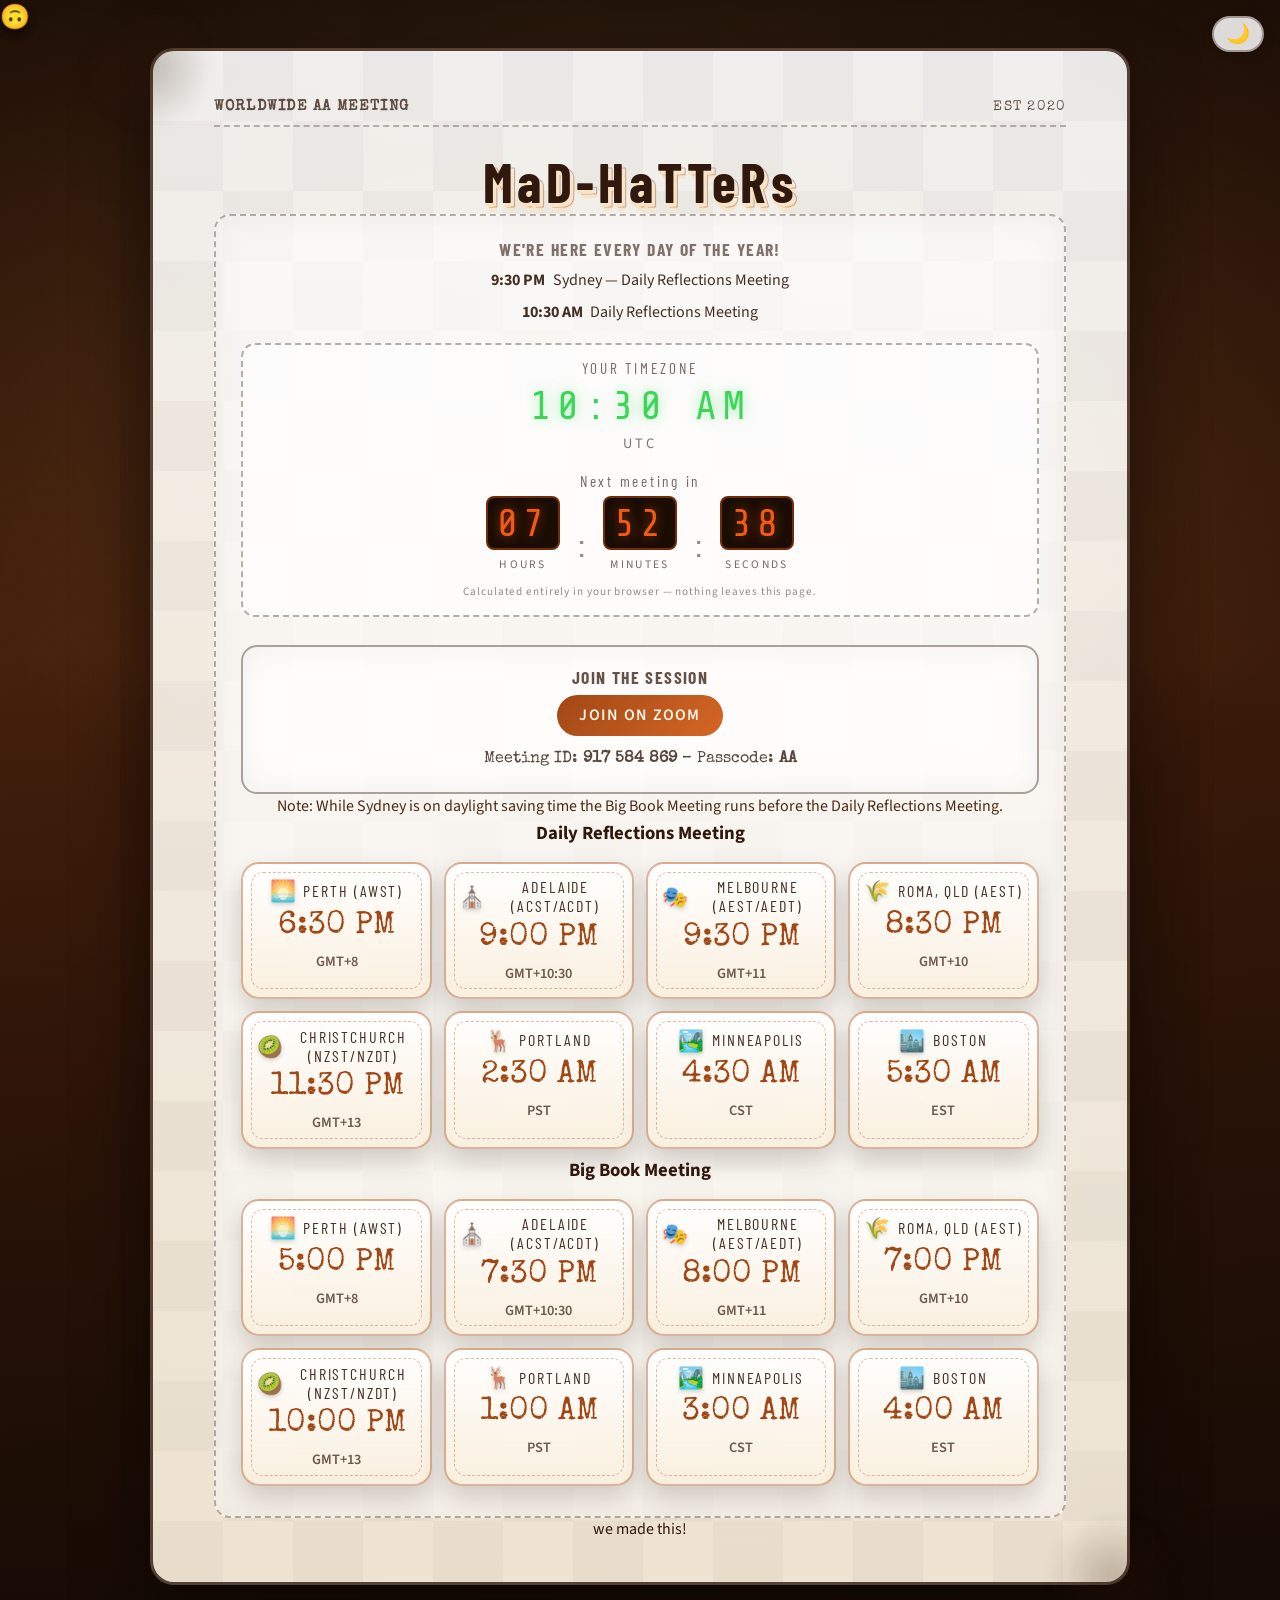
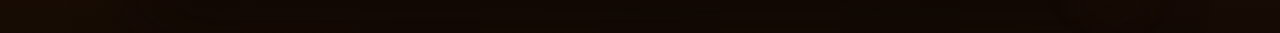
==== commit 4465b348: "Show DR time in "Your timezone" headline (use drTarget instead of next meeting)" ====
--- a/index.html
+++ b/index.html
@@ -298,7 +298,8 @@
           if (!lowEffects) safeText('countdown-seconds', seconds);
 
           const localZone = Intl.DateTimeFormat().resolvedOptions().timeZone;
-          const localToShow = formatTime(target, localZone);
+          // Show the Daily Reflections (DR) time in the "Your timezone" headline — not the next meeting (which might be BB)
+          const localToShow = formatTime(drTarget, localZone);
           safeText('local-time-value', `${value(localToShow, 'hour', '--')}:${value(localToShow, 'minute', '--')} ${value(localToShow, 'dayPeriod')}`);
           safeText('local-time-meta', value(localToShow, 'timeZoneName', localZone));
 
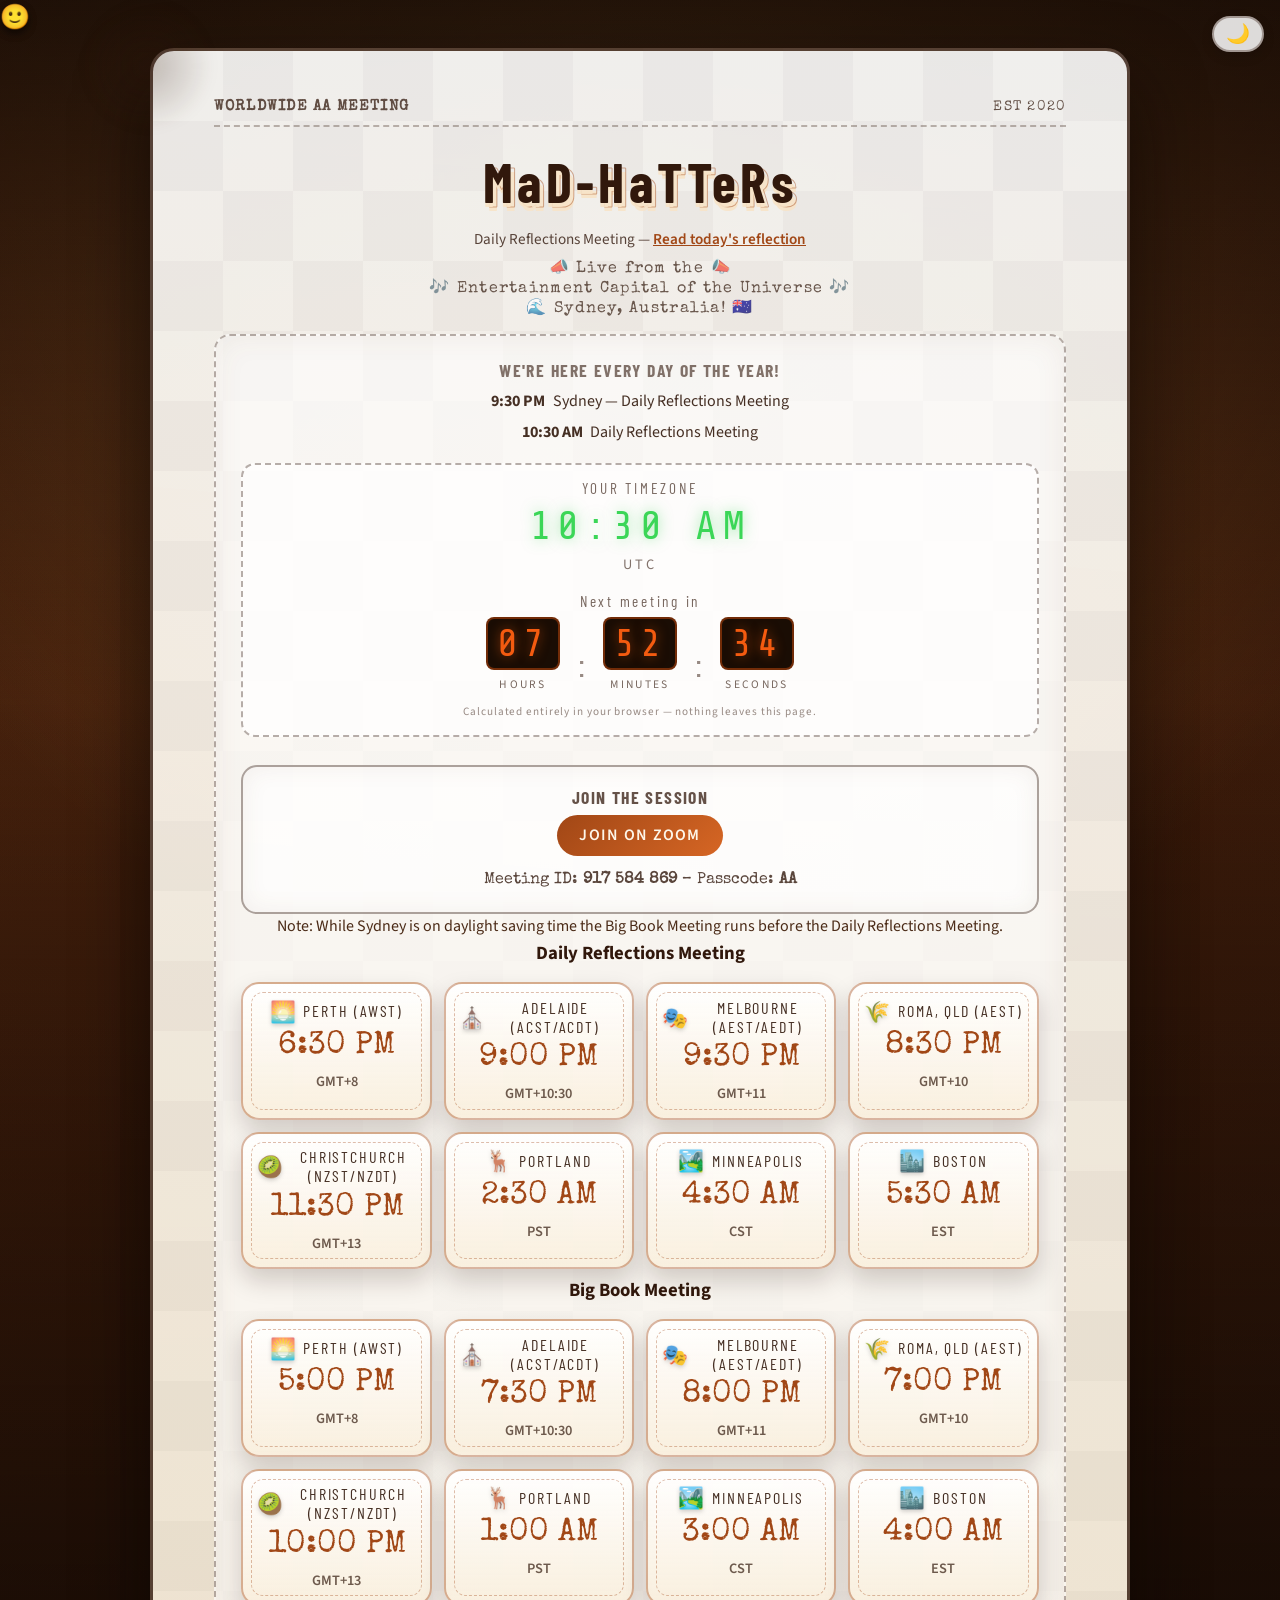
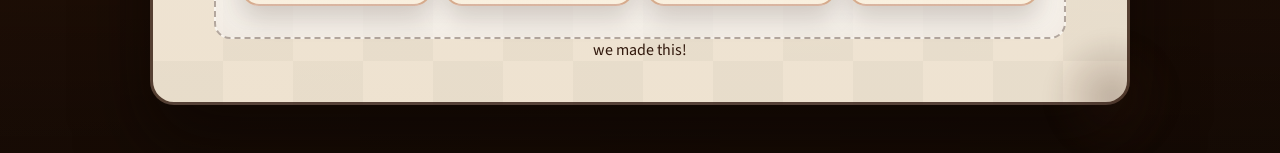
==== commit 79c813c0: "Restore entertainment dateline and fix theme-toggle button" ====
--- a/index.html
+++ b/index.html
@@ -31,6 +31,9 @@
 
       <h1 class="site-title" data-text="MaD-HaTTeRs">MaD-HaTTeRs</h1>
 
+      <p class="reflections-link">Daily Reflections Meeting — <a href="https://www.aa.org/daily-reflections" target="_blank" rel="noopener">Read today's reflection</a></p>
+      <p class="dateline"><span>📣 Live from the <span style="display:inline-block;transform:scaleX(-1)">📣</span></span><span>🎶 Entertainment Capital of the Universe 🎶</span><span>🌊 Sydney, Australia! 🇦🇺</span></p>
+
       <section id="start-time-section" aria-labelledby="start-time-heading">
         <h2 id="start-time-heading">We're Here Every Day of the Year!</h2>
 
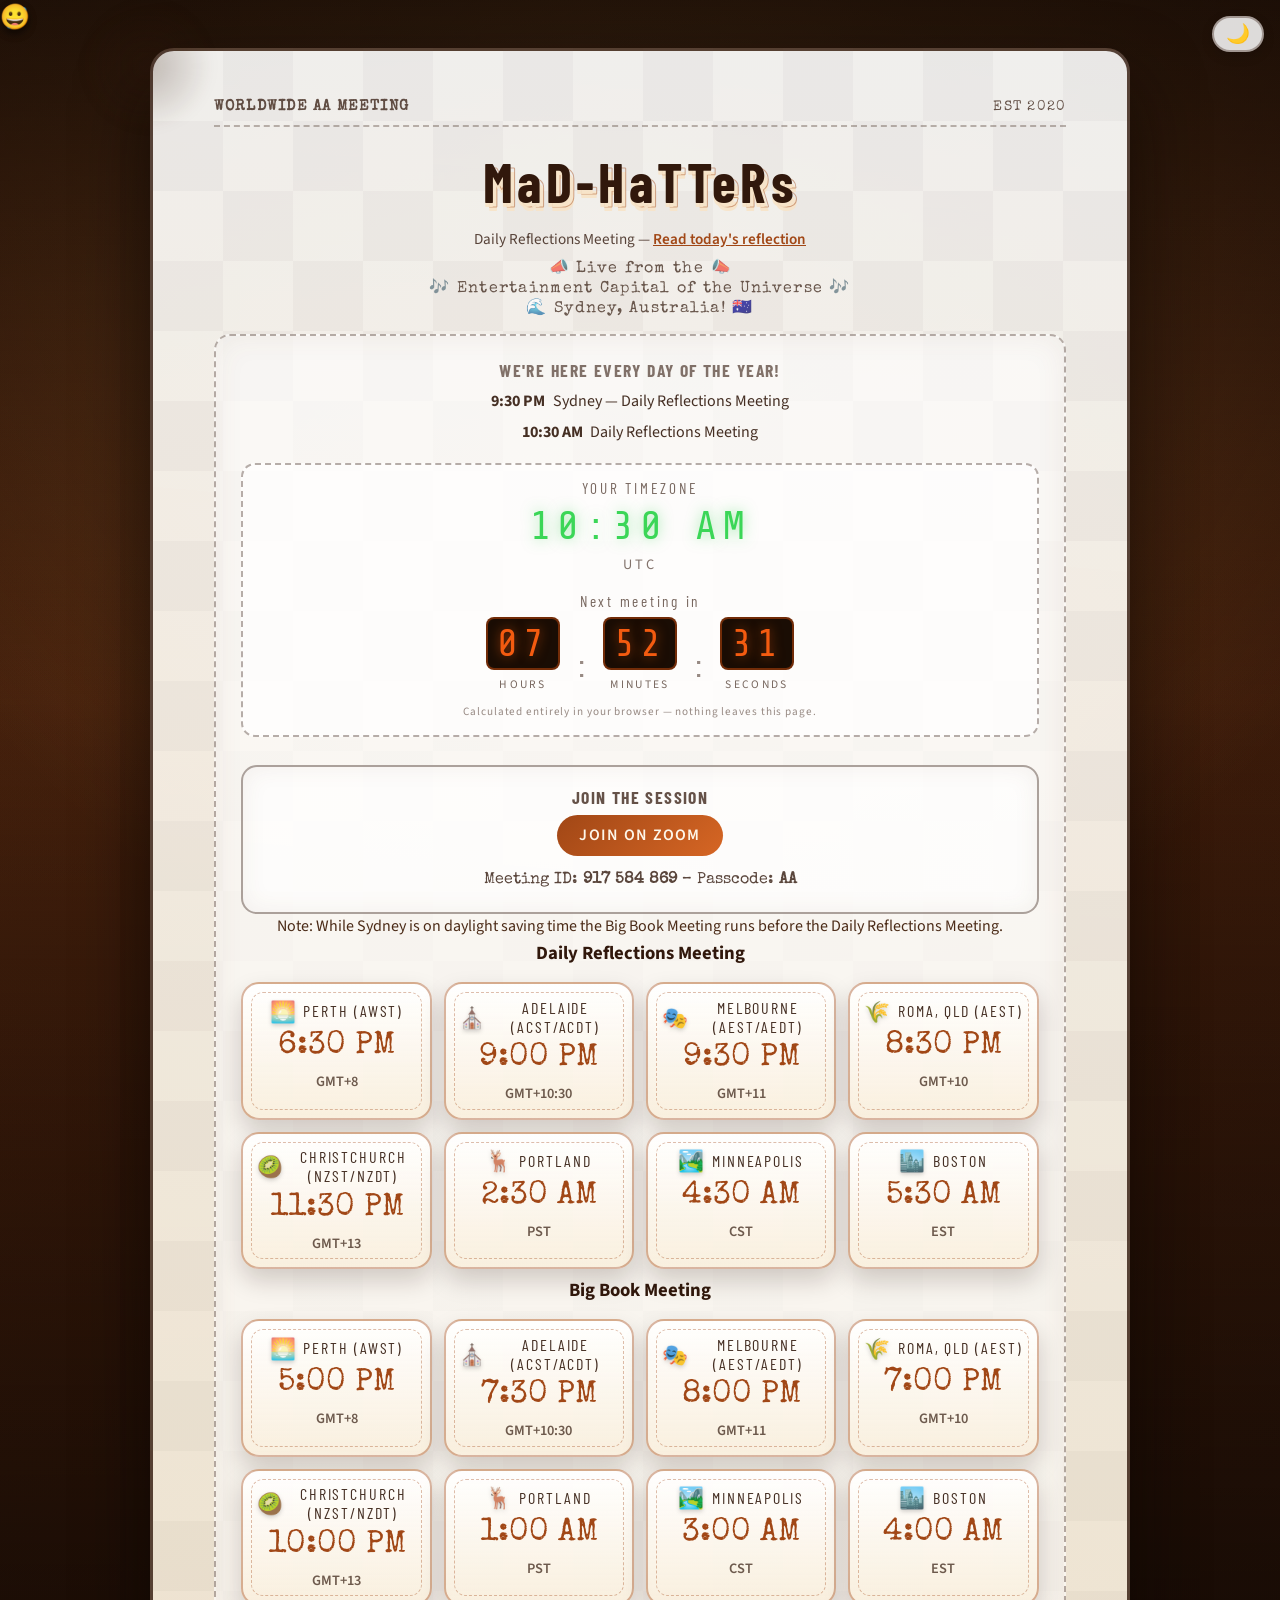
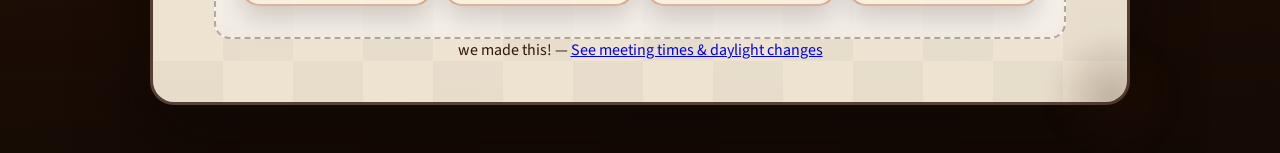
==== commit 978d137f: "Add link to times.html in footer" ====
--- a/index.html
+++ b/index.html
@@ -77,7 +77,9 @@
         <div id="start-times" class="times" aria-live="polite"></div>
       </section>
 
-      <footer class="site-footer" aria-label="Site footer">we made this!</footer>
+      <footer class="site-footer" aria-label="Site footer">
+        we made this! — <a href="/times.html">See meeting times & daylight changes</a>
+      </footer>
     </div>
   </main>
 
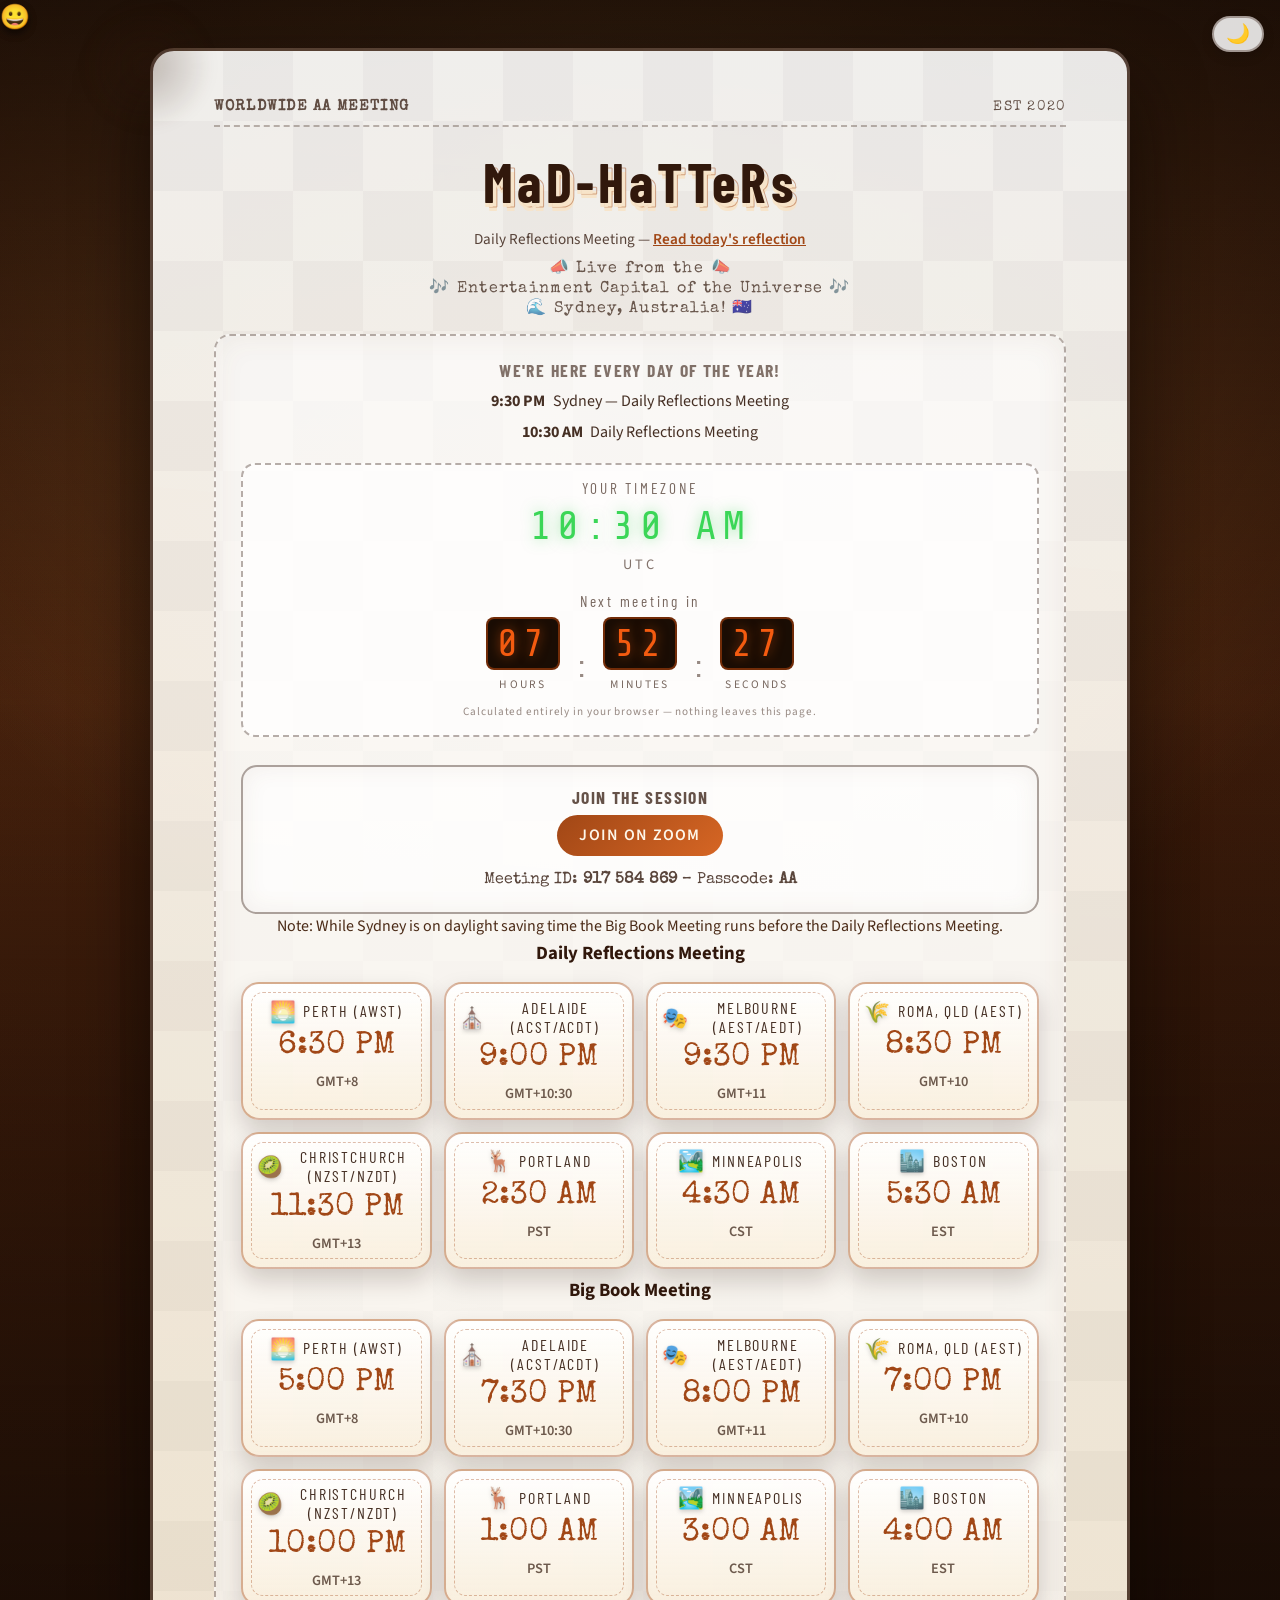
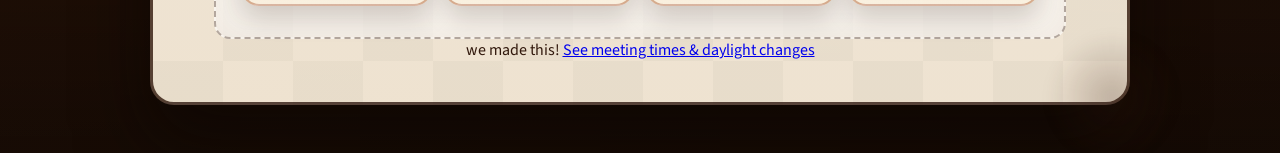
==== commit 1b505d9f: "Adjust footer spacing to place times link below 'we made this!'" ====
--- a/index.html
+++ b/index.html
@@ -78,7 +78,9 @@
       </section>
 
       <footer class="site-footer" aria-label="Site footer">
-        we made this! — <a href="/times.html">See meeting times & daylight changes</a>
+        we made this!
+
+        <a href="/times.html">See meeting times & daylight changes</a>
       </footer>
     </div>
   </main>
@@ -303,7 +305,6 @@
           if (!lowEffects) safeText('countdown-seconds', seconds);
 
           const localZone = Intl.DateTimeFormat().resolvedOptions().timeZone;
-          // Show the Daily Reflections (DR) time in the "Your timezone" headline — not the next meeting (which might be BB)
           const localToShow = formatTime(drTarget, localZone);
           safeText('local-time-value', `${value(localToShow, 'hour', '--')}:${value(localToShow, 'minute', '--')} ${value(localToShow, 'dayPeriod')}`);
           safeText('local-time-meta', value(localToShow, 'timeZoneName', localZone));
